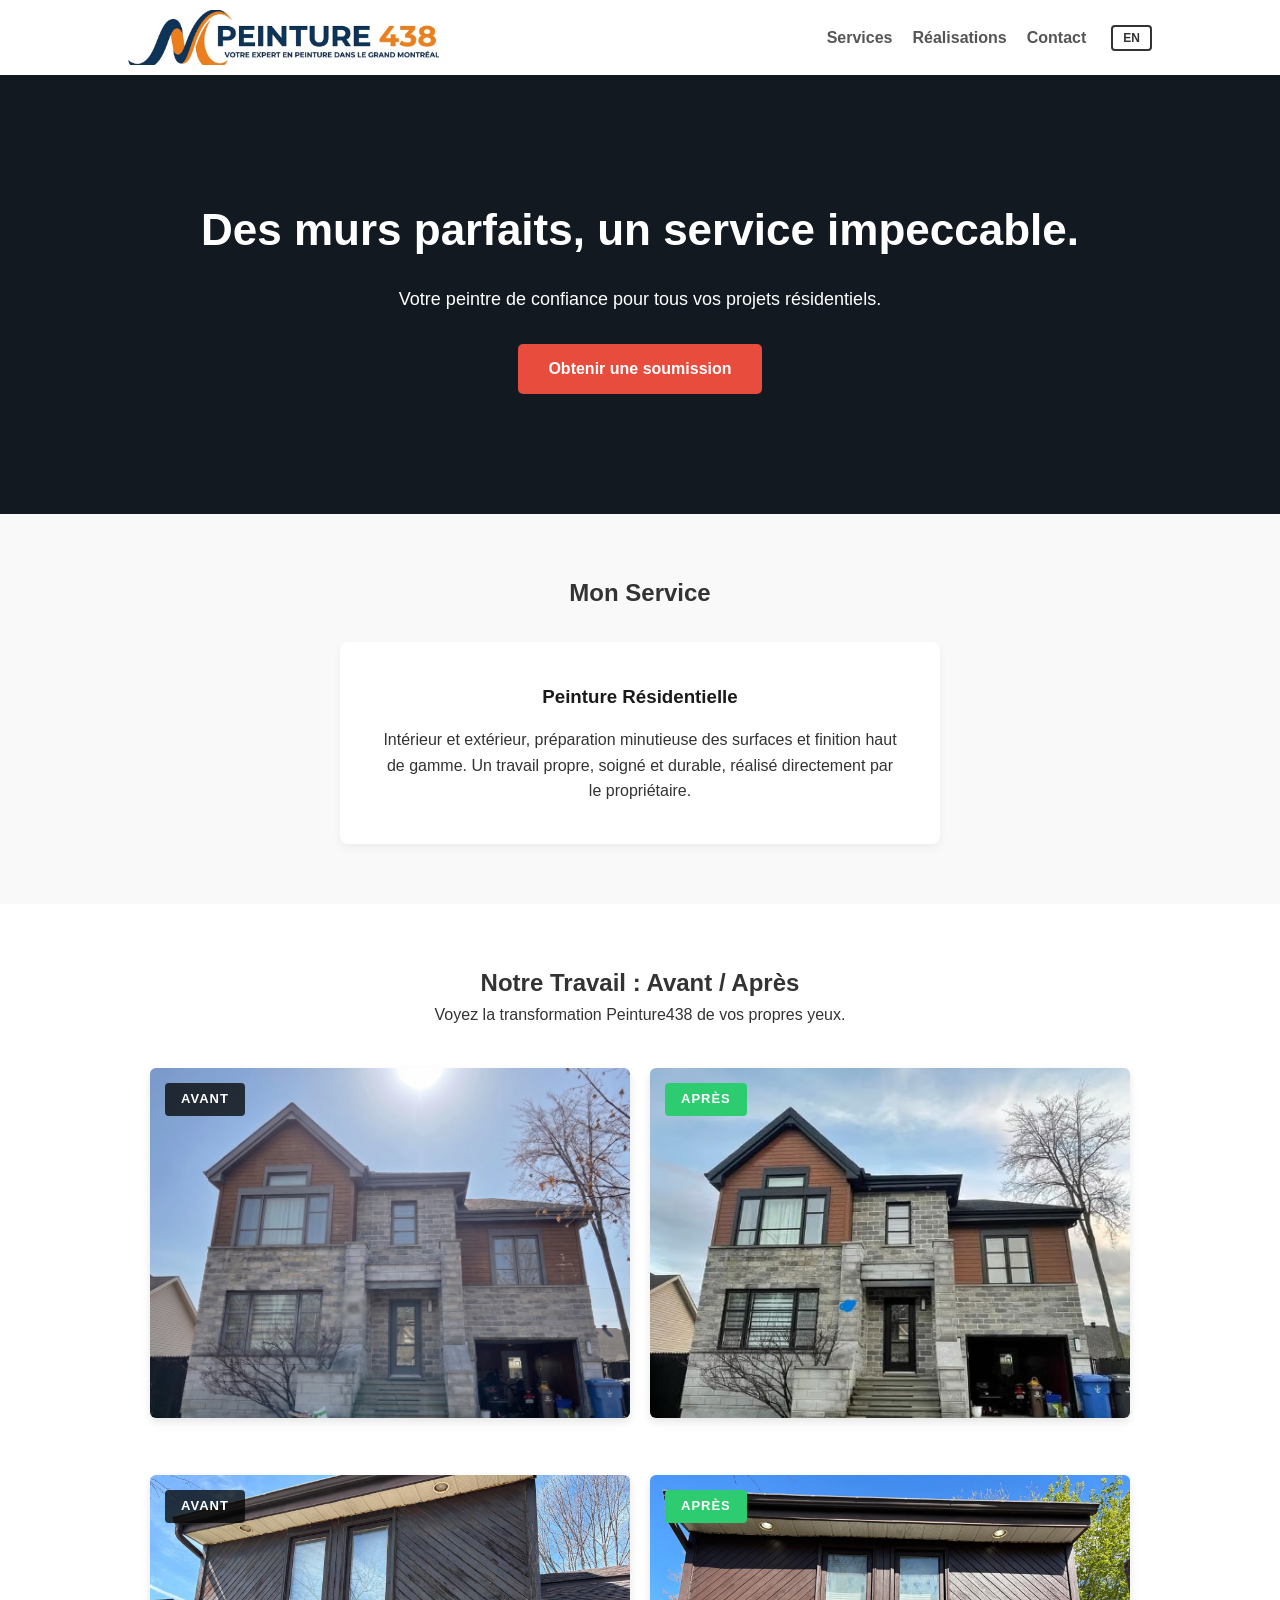
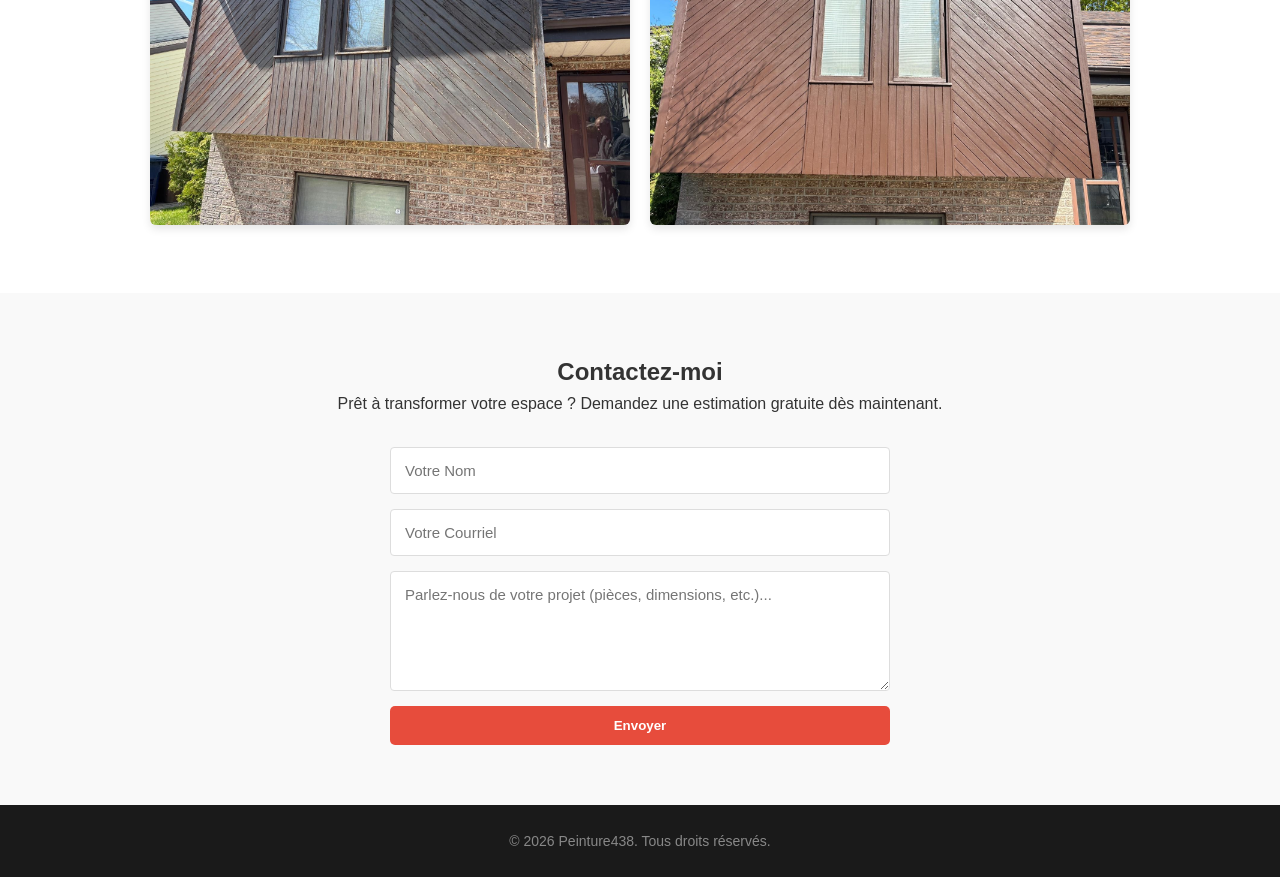
==== index.html @ 76525bec "Add files via upload" ====
<!DOCTYPE html>
<html lang="fr">
<head>
    <meta charset="UTF-8">
    <meta name="viewport" content="width=device-width, initial-scale=1.0">
    <title>Peinture438 | Services de Peinture Professionnels</title>
    <link rel="stylesheet" href="style.css">
</head>
<body>

    <header>
        <div class="logo-container">
            <img src="images/logo.png" alt="Peinture438 Logo" class="site-logo">
        </div>
        <nav>
            <a href="#services" id="nav-services">Services</a>
            <a href="#portfolio" id="nav-portfolio">Réalisations</a>
            <a href="#contact" id="nav-contact">Contact</a>
            <button id="lang-btn" class="lang-toggle">EN</button>
        </nav>
    </header>

    <section class="hero">
        <h1 id="hero-title">Des murs parfaits, un service impeccable.</h1>
        <p id="hero-desc">Votre peintre de confiance pour tous vos projets résidentiels.</p>
        <a href="#contact" class="btn" id="hero-btn">Obtenir une soumission</a>
    </section>

    <section id="services" class="services">
        <h2 id="services-title">Mon Service</h2>
        <div class="service-grid">
            <div class="service-card">
                <h3 id="service-card-title">Peinture Résidentielle</h3>
                <p id="service-card-desc">Intérieur et extérieur, préparation minutieuse des surfaces et finition haut de gamme. Un travail propre, soigné et durable, réalisé directement par le propriétaire.</p>
            </div>
        </div>
    </section>

    <section id="portfolio" class="portfolio">
        <h2 id="portfolio-title">Notre Travail : Avant / Après</h2>
        <p id="portfolio-desc">Voyez la transformation Peinture438 de vos propres yeux.</p>
        
        <div class="gallery-container">
            <div class="project-card">
                <div class="image-box">
                    <img src="images/avant1.jpg" alt="Projet 1 - Avant">
                    <span class="label label-before">Avant</span>
                </div>
                <div class="image-box">
                    <img src="images/apres1.jpg" alt="Projet 1 - Après">
                    <span class="label label-after">Après</span>
                </div>
            </div>
            
            <div class="project-card">
                <div class="image-box">
                    <img src="images/avant2.jpg" alt="Projet 2 - Avant">
                    <span class="label label-before">Avant</span>
                </div>
                <div class="image-box">
                    <img src="images/apres2.jpg" alt="Projet 2 - Après">
                    <span class="label label-after">Après</span>
                </div>
            </div>
        </div>
    </section>

    <section id="contact" class="contact">
        <h2 id="contact-title">Contactez-moi</h2>
        <p id="contact-desc">Prêt à transformer votre espace ? Demandez une estimation gratuite dès maintenant.</p>
        <form>
            <input type="text" placeholder="Votre Nom" id="form-name" required>
            <input type="email" placeholder="Votre Courriel" id="form-email" required>
            <textarea placeholder="Parlez-nous de votre projet (pièces, dimensions, etc.)..." id="form-msg" required></textarea>
            <button type="submit" class="btn" id="form-btn">Envoyer</button>
        </form>
    </section>

    <footer>
        <p>&copy; 2026 Peinture438. <span id="footer-text">Tous droits réservés.</span></p>
    </footer>

    <script src="script.js"></script>
</body>
</html>
---- style.css ----
/* Réinitialisation et Styles de Base */
* {
    margin: 0;
    padding: 0;
    box-sizing: border-box;
    font-family: 'Arial', sans-serif;
}

body {
    background-color: #f9f9f9;
    color: #333;
    line-height: 1.6;
}

/* En-tête / Barre de navigation */
header {
    background: #ffffff;
    display: flex;
    justify-content: space-between;
    align-items: center;
    padding: 10px 10%;
    box-shadow: 0 2px 5px rgba(0,0,0,0.05);
    position: sticky;
    top: 0;
    z-index: 100;
}

.logo-container {
    display: flex;
    align-items: center;
}

.site-logo {
    height: 55px;
    width: auto;
    object-fit: contain;
}

nav {
    display: flex;
    align-items: center;
}

nav a {
    margin-left: 20px;
    text-decoration: none;
    color: #555;
    font-weight: 600;
    transition: color 0.3s;
}

nav a:hover {
    color: #e74c3c;
}

/* Style du bouton de Langue */
.lang-toggle {
    margin-left: 25px;
    background: transparent;
    border: 2px solid #333;
    color: #333;
    padding: 4px 10px;
    font-size: 12px;
    font-weight: bold;
    border-radius: 4px;
    cursor: pointer;
    transition: all 0.3s ease;
}

.lang-toggle:hover {
    background: #333;
    color: #fff;
}

/* Section Accueil (Hero) */
.hero {
    background: linear-gradient(rgba(0, 0, 0, 0.6), rgba(0, 0, 0, 0.6)), url('images/hero-bg.jpg') no-repeat center center/cover;
    background-color: #2c3e50; 
    color: white;
    text-align: center;
    padding: 120px 20px;
}

.hero h1 {
    font-size: 44px;
    margin-bottom: 20px;
}

.hero p {
    font-size: 18px;
    margin-bottom: 30px;
}

/* Boutons */
.btn {
    display: inline-block;
    background: #e74c3c;
    color: white;
    padding: 12px 30px;
    text-decoration: none;
    border-radius: 5px;
    font-weight: bold;
    border: none;
    cursor: pointer;
    transition: background 0.3s;
}

.btn:hover {
    background: #c0392b;
}

/* Section Services */
.services {
    padding: 60px 10%;
    text-align: center;
}

.service-grid {
    display: flex;
    justify-content: center;
    margin-top: 30px;
}

.service-card {
    background: white;
    padding: 40px;
    border-radius: 8px;
    box-shadow: 0 4px 10px rgba(0,0,0,0.05);
    max-width: 600px;
    width: 100%;
}

.service-card h3 {
    margin-bottom: 15px;
    color: #1a1a1a;
}

/* Section Portfolio (Avant / Après) */
.portfolio {
    background-color: #ffffff;
    padding: 60px 10%;
    text-align: center;
}

.gallery-container {
    display: flex;
    flex-direction: column;
    gap: 50px;
    margin-top: 40px;
}

.project-card {
    display: flex;
    justify-content: center;
    gap: 20px;
    flex-wrap: wrap; 
}

.image-box {
    position: relative;
    flex: 1;
    min-width: 280px;
    max-width: 480px;
}

.image-box img {
    width: 100%;
    height: 350px;
    object-fit: cover; 
    border-radius: 6px;
    box-shadow: 0 4px 8px rgba(0,0,0,0.1);
}

/* Étiquettes Avant / Après */
.label {
    position: absolute;
    top: 15px;
    left: 15px;
    background: rgba(0, 0, 0, 0.75);
    color: white;
    padding: 6px 16px;
    font-size: 13px;
    font-weight: bold;
    border-radius: 4px;
    text-transform: uppercase;
    letter-spacing: 1px;
}

.label-after {
    background: #2ecc71; /* Vert pour Après */
}

/* Section Contact */
.contact {
    padding: 60px 10%;
    text-align: center;
}

form {
    max-width: 500px;
    margin: 30px auto 0 auto;
    display: flex;
    flex-direction: column;
    gap: 15px;
}

form input, form textarea {
    width: 100%;
    padding: 14px;
    border: 1px solid #ddd;
    border-radius: 4px;
    font-size: 15px;
}

form textarea {
    height: 120px;
    resize: vertical;
}

/* Pied de page */
footer {
    background: #1a1a1a;
    color: #888;
    text-align: center;
    padding: 25px;
    font-size: 14px;
}
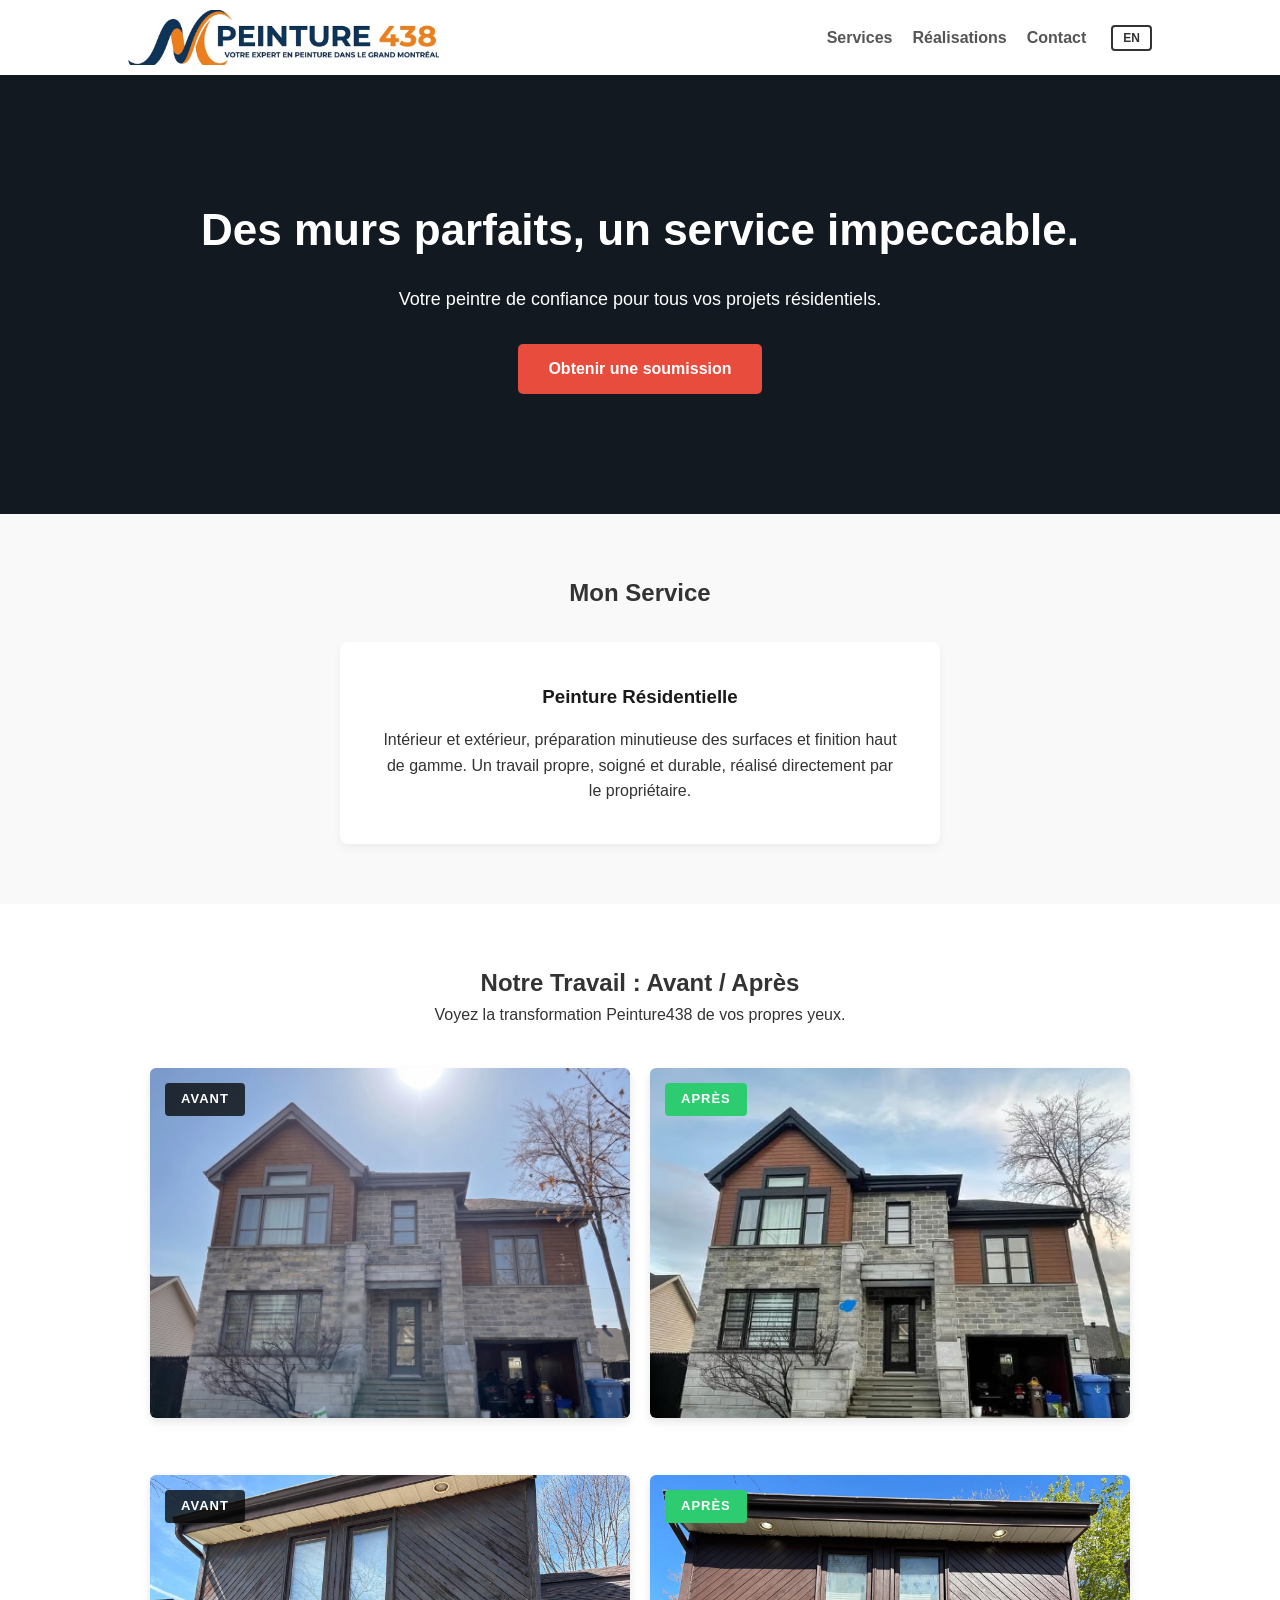
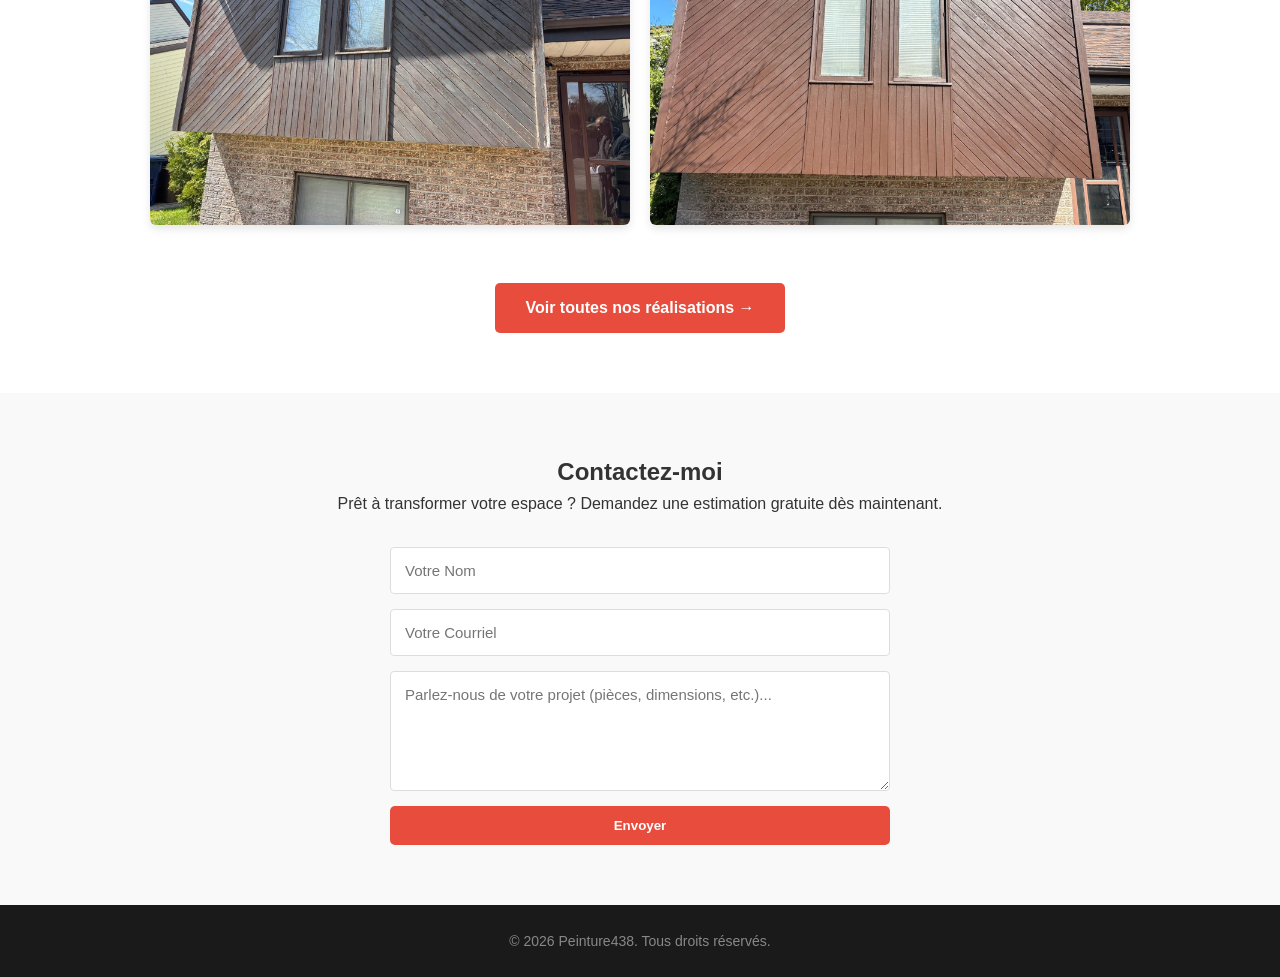
==== commit 23ecee7f: "ajouter une nouvelle page" ====
--- a/index.html
+++ b/index.html
@@ -12,10 +12,15 @@
         <div class="logo-container">
             <img src="images/logo.png" alt="Peinture438 Logo" class="site-logo">
         </div>
-        <nav>
-            <a href="#services" id="nav-services">Services</a>
-            <a href="#portfolio" id="nav-portfolio">Réalisations</a>
-            <a href="#contact" id="nav-contact">Contact</a>
+        <button class="hamburger" id="hamburger-btn" aria-label="Menu">
+            <span></span>
+            <span></span>
+            <span></span>
+        </button>
+        <nav id="main-nav">
+            <a href="#services" id="nav-services" class="nav-link">Services</a>
+            <a href="#portfolio" id="nav-portfolio" class="nav-link">Réalisations</a>
+            <a href="#contact" id="nav-contact" class="nav-link">Contact</a>
             <button id="lang-btn" class="lang-toggle">EN</button>
         </nav>
     </header>
@@ -51,7 +56,6 @@
                     <span class="label label-after">Après</span>
                 </div>
             </div>
-            
             <div class="project-card">
                 <div class="image-box">
                     <img src="images/avant2.jpg" alt="Projet 2 - Avant">
@@ -63,16 +67,29 @@
                 </div>
             </div>
         </div>
+
+        <!-- Bouton vers la page portfolio complète -->
+        <div class="portfolio-btn-container">
+            <a href="portfolio.html" class="btn" id="portfolio-btn">Voir toutes nos réalisations →</a>
+        </div>
     </section>
 
     <section id="contact" class="contact">
         <h2 id="contact-title">Contactez-moi</h2>
         <p id="contact-desc">Prêt à transformer votre espace ? Demandez une estimation gratuite dès maintenant.</p>
-        <form>
-            <input type="text" placeholder="Votre Nom" id="form-name" required>
-            <input type="email" placeholder="Votre Courriel" id="form-email" required>
-            <textarea placeholder="Parlez-nous de votre projet (pièces, dimensions, etc.)..." id="form-msg" required></textarea>
+        
+        <form id="contact-form">
+            <input type="hidden" name="access_key" value="e5fa0726-6a94-49e9-a253-270ec5126f7e">
+            <input type="hidden" name="subject" id="form-subject" value="Nouvelle soumission - Peinture438">
+            <input type="hidden" name="redirect" value="false">
+
+            <input type="text" name="name" placeholder="Votre Nom" id="form-name" required>
+            <input type="email" name="email" placeholder="Votre Courriel" id="form-email" required>
+            <textarea name="message" placeholder="Parlez-nous de votre projet (pièces, dimensions, etc.)..." id="form-msg" required></textarea>
             <button type="submit" class="btn" id="form-btn">Envoyer</button>
+
+            <p id="form-success" style="display:none; color: #2ecc71; font-weight: bold; margin-top: 10px;"></p>
+            <p id="form-error" style="display:none; color: #e74c3c; font-weight: bold; margin-top: 10px;"></p>
         </form>
     </section>
 
--- a/style.css
+++ b/style.css
@@ -72,10 +72,91 @@
     color: #fff;
 }
 
+/* ── Hamburger Button ─────────────────────────────── */
+.hamburger {
+    display: none;
+    flex-direction: column;
+    justify-content: space-between;
+    width: 28px;
+    height: 20px;
+    background: transparent;
+    border: none;
+    cursor: pointer;
+    padding: 0;
+    z-index: 200;
+}
+
+.hamburger span {
+    display: block;
+    width: 100%;
+    height: 3px;
+    background: #333;
+    border-radius: 3px;
+    transition: all 0.3s ease;
+}
+
+/* Animate to X when open */
+.hamburger.open span:nth-child(1) {
+    transform: translateY(8.5px) rotate(45deg);
+}
+.hamburger.open span:nth-child(2) {
+    opacity: 0;
+}
+.hamburger.open span:nth-child(3) {
+    transform: translateY(-8.5px) rotate(-45deg);
+}
+
+/* ── Mobile Nav ───────────────────────────────────── */
+@media (max-width: 768px) {
+    header {
+        padding: 10px 5%;
+    }
+
+    .hamburger {
+        display: flex;
+    }
+
+    nav {
+        display: none;
+        flex-direction: column;
+        align-items: flex-start;
+        gap: 0;
+        position: absolute;
+        top: 75px;
+        left: 0;
+        width: 100%;
+        background: #ffffff;
+        box-shadow: 0 4px 10px rgba(0,0,0,0.1);
+        padding: 10px 0;
+        z-index: 150;
+    }
+
+    nav.open {
+        display: flex;
+    }
+
+    nav a {
+        margin: 0;
+        width: 100%;
+        padding: 14px 5%;
+        border-bottom: 1px solid #f0f0f0;
+        font-size: 16px;
+    }
+
+    nav a:last-of-type {
+        border-bottom: none;
+    }
+
+    .lang-toggle {
+        margin: 12px 5%;
+        width: auto;
+    }
+}
+
 /* Section Accueil (Hero) */
 .hero {
     background: linear-gradient(rgba(0, 0, 0, 0.6), rgba(0, 0, 0, 0.6)), url('images/hero-bg.jpg') no-repeat center center/cover;
-    background-color: #2c3e50; 
+    background-color: #2c3e50;
     color: white;
     text-align: center;
     padding: 120px 20px;
@@ -89,6 +170,15 @@
 .hero p {
     font-size: 18px;
     margin-bottom: 30px;
+}
+
+@media (max-width: 768px) {
+    .hero h1 {
+        font-size: 28px;
+    }
+    .hero p {
+        font-size: 16px;
+    }
 }
 
 /* Boutons */
@@ -153,7 +243,7 @@
     display: flex;
     justify-content: center;
     gap: 20px;
-    flex-wrap: wrap; 
+    flex-wrap: wrap;
 }
 
 .image-box {
@@ -166,7 +256,7 @@
 .image-box img {
     width: 100%;
     height: 350px;
-    object-fit: cover; 
+    object-fit: cover;
     border-radius: 6px;
     box-shadow: 0 4px 8px rgba(0,0,0,0.1);
 }
@@ -187,7 +277,12 @@
 }
 
 .label-after {
-    background: #2ecc71; /* Vert pour Après */
+    background: #2ecc71;
+}
+
+/* Bouton "Voir toutes les réalisations" */
+.portfolio-btn-container {
+    margin-top: 50px;
 }
 
 /* Section Contact */
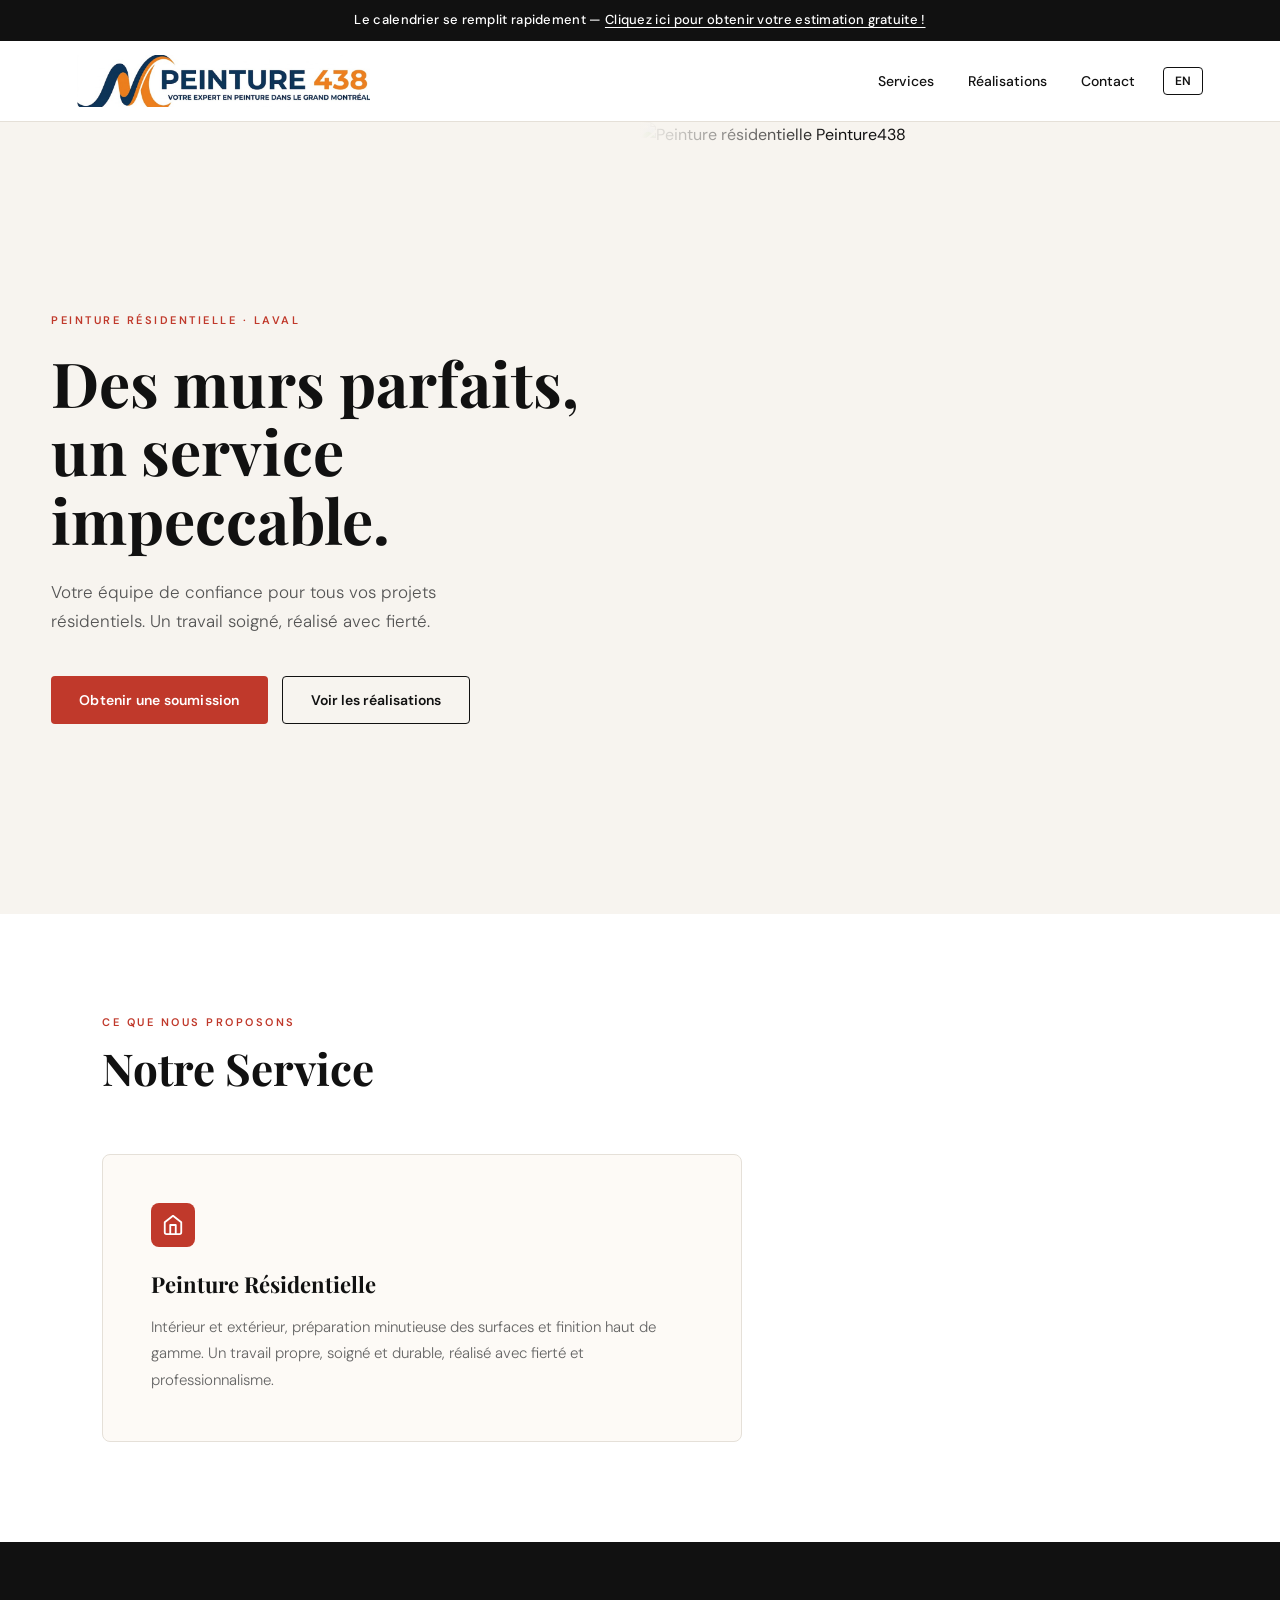
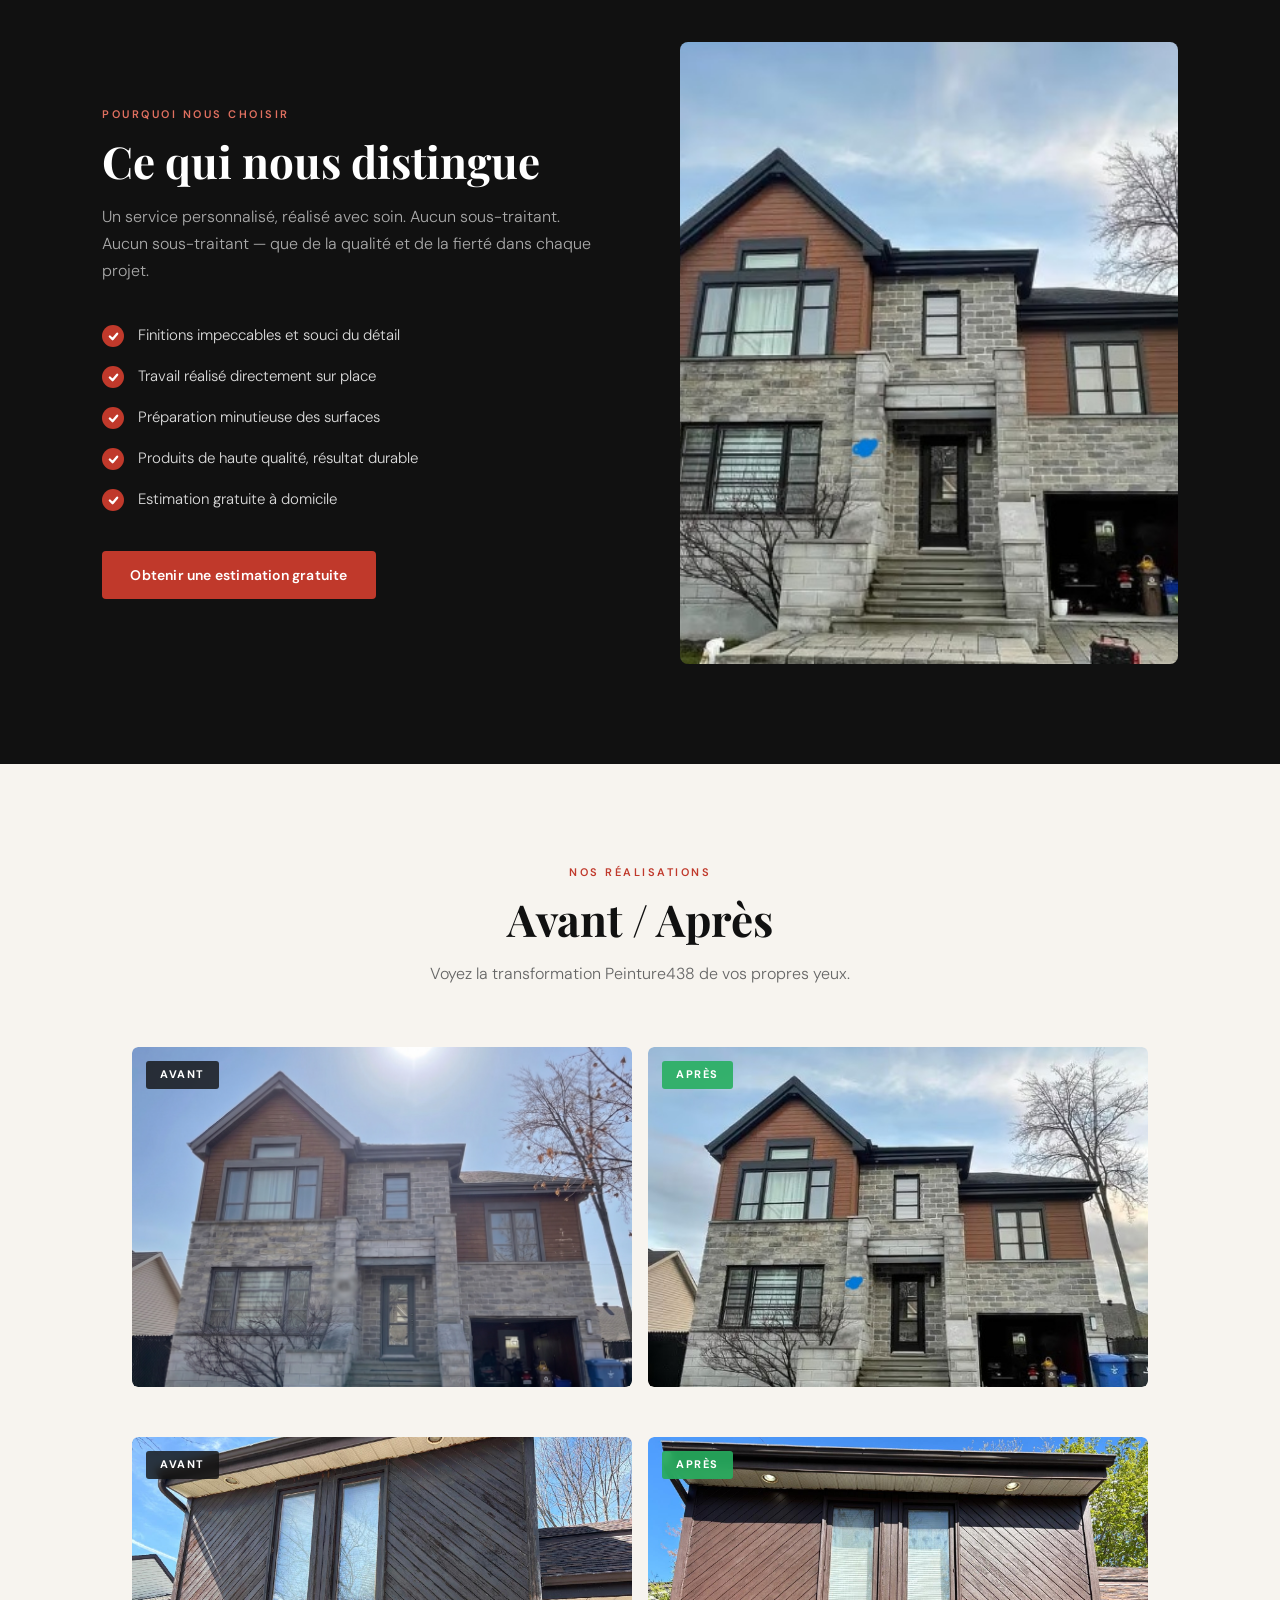
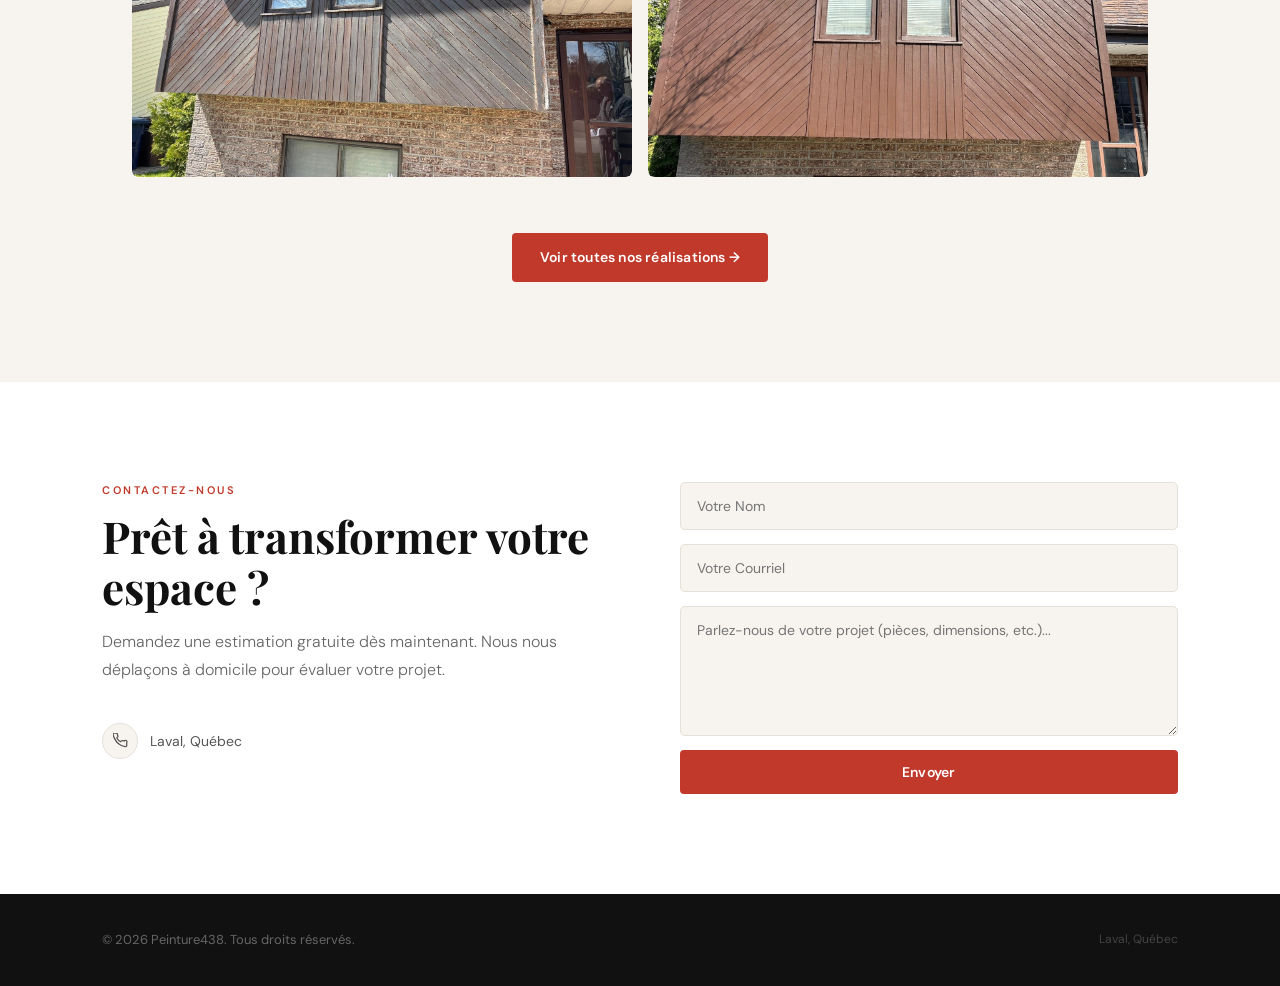
==== commit bc62b838: "update de tous" ====
--- a/index.html
+++ b/index.html
@@ -8,14 +8,18 @@
 </head>
 <body>
 
+    <!-- Announcement Bar (like Duoco) -->
+    <div class="announcement-bar" id="announcement-bar">
+        <span id="announce-text">Le calendrier se remplit rapidement —</span>
+        <a href="#contact" id="announce-link"> Cliquez ici pour obtenir votre estimation gratuite !</a>
+    </div>
+
     <header>
         <div class="logo-container">
             <img src="images/logo.png" alt="Peinture438 Logo" class="site-logo">
         </div>
         <button class="hamburger" id="hamburger-btn" aria-label="Menu">
-            <span></span>
-            <span></span>
-            <span></span>
+            <span></span><span></span><span></span>
         </button>
         <nav id="main-nav">
             <a href="#services" id="nav-services" class="nav-link">Services</a>
@@ -25,59 +29,140 @@
         </nav>
     </header>
 
+    <!-- Hero: text left, image right (Duoco style) -->
     <section class="hero">
-        <h1 id="hero-title">Des murs parfaits, un service impeccable.</h1>
-        <p id="hero-desc">Votre peintre de confiance pour tous vos projets résidentiels.</p>
-        <a href="#contact" class="btn" id="hero-btn">Obtenir une soumission</a>
+        <div class="hero-content">
+            <span class="hero-eyebrow" id="hero-eyebrow">Peinture Résidentielle · Laval</span>
+            <h1 id="hero-title">Des murs parfaits, un service impeccable.</h1>
+            <p id="hero-desc">Votre équipe de confiance pour tous vos projets résidentiels. Un travail soigné, réalisé avec fierté.</p>
+            <div class="hero-actions">
+                <a href="#contact" class="btn" id="hero-btn">Obtenir une soumission</a>
+                <a href="#portfolio" class="btn-outline" id="hero-btn2">Voir les réalisations</a>
+            </div>
+        </div>
+        <div class="hero-image">
+            <img src="images/hero-bg.jpg" alt="Peinture résidentielle Peinture438">
+        </div>
     </section>
 
+    <!-- Services -->
     <section id="services" class="services">
-        <h2 id="services-title">Mon Service</h2>
+        <div class="services-header">
+            <span class="section-label" id="services-label">Ce que nous proposons</span>
+            <h2 class="section-title" id="services-title">Notre Service</h2>
+        </div>
         <div class="service-grid">
             <div class="service-card">
+                <div class="service-card-icon">
+                    <svg width="22" height="22" viewBox="0 0 24 24" fill="none" stroke="white" stroke-width="2" stroke-linecap="round" stroke-linejoin="round">
+                        <path d="M3 9l9-7 9 7v11a2 2 0 01-2 2H5a2 2 0 01-2-2z"/><polyline points="9 22 9 12 15 12 15 22"/>
+                    </svg>
+                </div>
                 <h3 id="service-card-title">Peinture Résidentielle</h3>
-                <p id="service-card-desc">Intérieur et extérieur, préparation minutieuse des surfaces et finition haut de gamme. Un travail propre, soigné et durable, réalisé directement par le propriétaire.</p>
+                <p id="service-card-desc">Intérieur et extérieur, préparation minutieuse des surfaces et finition haut de gamme. Un travail propre, soigné et durable, réalisé avec fierté et professionnalisme.</p>
             </div>
         </div>
     </section>
 
+    <!-- Why Us (dark section like Duoco) -->
+    <section class="why-us">
+        <div class="why-content">
+            <span class="section-label" id="why-label">Pourquoi nous choisir</span>
+            <h2 class="section-title" id="why-title">Ce qui nous distingue</h2>
+            <p class="section-desc" id="why-desc">Un service personnalisé, réalisé avec soin. Aucun sous-traitant. Aucun sous-traitant — que de la qualité et de la fierté dans chaque projet.</p>
+            <ul class="why-list" id="why-list">
+                <li>
+                    <span class="why-check">
+                        <svg width="11" height="11" viewBox="0 0 12 12" fill="none" stroke="white" stroke-width="2.5" stroke-linecap="round" stroke-linejoin="round"><polyline points="2 6 5 9 10 3"/></svg>
+                    </span>
+                    <span id="why-1">Finitions impeccables et souci du détail</span>
+                </li>
+                <li>
+                    <span class="why-check">
+                        <svg width="11" height="11" viewBox="0 0 12 12" fill="none" stroke="white" stroke-width="2.5" stroke-linecap="round" stroke-linejoin="round"><polyline points="2 6 5 9 10 3"/></svg>
+                    </span>
+                    <span id="why-2">Travail réalisé directement sur place</span>
+                </li>
+                <li>
+                    <span class="why-check">
+                        <svg width="11" height="11" viewBox="0 0 12 12" fill="none" stroke="white" stroke-width="2.5" stroke-linecap="round" stroke-linejoin="round"><polyline points="2 6 5 9 10 3"/></svg>
+                    </span>
+                    <span id="why-3">Préparation minutieuse des surfaces</span>
+                </li>
+                <li>
+                    <span class="why-check">
+                        <svg width="11" height="11" viewBox="0 0 12 12" fill="none" stroke="white" stroke-width="2.5" stroke-linecap="round" stroke-linejoin="round"><polyline points="2 6 5 9 10 3"/></svg>
+                    </span>
+                    <span id="why-4">Produits de haute qualité, résultat durable</span>
+                </li>
+                <li>
+                    <span class="why-check">
+                        <svg width="11" height="11" viewBox="0 0 12 12" fill="none" stroke="white" stroke-width="2.5" stroke-linecap="round" stroke-linejoin="round"><polyline points="2 6 5 9 10 3"/></svg>
+                    </span>
+                    <span id="why-5">Estimation gratuite à domicile</span>
+                </li>
+            </ul>
+            <div class="why-cta">
+                <a href="#contact" class="btn" id="why-btn">Obtenir une estimation gratuite</a>
+            </div>
+        </div>
+        <div class="why-image">
+            <img src="images/apres1.jpg" alt="Travail de peinture Peinture438">
+        </div>
+    </section>
+
+    <!-- Portfolio -->
     <section id="portfolio" class="portfolio">
-        <h2 id="portfolio-title">Notre Travail : Avant / Après</h2>
-        <p id="portfolio-desc">Voyez la transformation Peinture438 de vos propres yeux.</p>
-        
+        <div class="portfolio-header">
+            <span class="section-label" id="portfolio-label">Nos réalisations</span>
+            <h2 class="section-title" id="portfolio-title">Avant / Après</h2>
+            <p class="section-desc" id="portfolio-desc">Voyez la transformation Peinture438 de vos propres yeux.</p>
+        </div>
+
         <div class="gallery-container">
             <div class="project-card">
                 <div class="image-box">
                     <img src="images/avant1.jpg" alt="Projet 1 - Avant">
-                    <span class="label label-before">Avant</span>
+                    <span class="label label-before" data-label="before">Avant</span>
                 </div>
                 <div class="image-box">
                     <img src="images/apres1.jpg" alt="Projet 1 - Après">
-                    <span class="label label-after">Après</span>
+                    <span class="label label-after" data-label="after">Après</span>
                 </div>
             </div>
             <div class="project-card">
                 <div class="image-box">
                     <img src="images/avant2.jpg" alt="Projet 2 - Avant">
-                    <span class="label label-before">Avant</span>
+                    <span class="label label-before" data-label="before">Avant</span>
                 </div>
                 <div class="image-box">
                     <img src="images/apres2.jpg" alt="Projet 2 - Après">
-                    <span class="label label-after">Après</span>
+                    <span class="label label-after" data-label="after">Après</span>
                 </div>
             </div>
         </div>
 
-        <!-- Bouton vers la page portfolio complète -->
         <div class="portfolio-btn-container">
             <a href="portfolio.html" class="btn" id="portfolio-btn">Voir toutes nos réalisations →</a>
         </div>
     </section>
 
+    <!-- Contact -->
     <section id="contact" class="contact">
-        <h2 id="contact-title">Contactez-moi</h2>
-        <p id="contact-desc">Prêt à transformer votre espace ? Demandez une estimation gratuite dès maintenant.</p>
-        
+        <div class="contact-info">
+            <span class="section-label" id="contact-label">Contactez-nous</span>
+            <h2 class="section-title" id="contact-title">Prêt à transformer votre espace ?</h2>
+            <p class="section-desc" id="contact-desc">Demandez une estimation gratuite dès maintenant. Nous nous déplaçons à domicile pour évaluer votre projet.</p>
+            <div class="contact-details">
+                <div class="contact-detail">
+                    <div class="contact-detail-icon">
+                        <svg width="15" height="15" viewBox="0 0 24 24" fill="none" stroke="#555" stroke-width="2" stroke-linecap="round" stroke-linejoin="round"><path d="M22 16.92v3a2 2 0 01-2.18 2 19.79 19.79 0 01-8.63-3.07A19.5 19.5 0 013.07 9.8a19.79 19.79 0 01-3.07-8.67A2 2 0 012 0h3a2 2 0 012 1.72c.127.96.361 1.903.7 2.81a2 2 0 01-.45 2.11L6.09 7.91a16 16 0 006 6l1.27-1.27a2 2 0 012.11-.45c.907.339 1.85.573 2.81.7A2 2 0 0122 14.92v2z"/></svg>
+                    </div>
+                    <span id="contact-phone">Laval, Québec</span>
+                </div>
+            </div>
+        </div>
+
         <form id="contact-form">
             <input type="hidden" name="access_key" value="e5fa0726-6a94-49e9-a253-270ec5126f7e">
             <input type="hidden" name="subject" id="form-subject" value="Nouvelle soumission - Peinture438">
@@ -88,13 +173,14 @@
             <textarea name="message" placeholder="Parlez-nous de votre projet (pièces, dimensions, etc.)..." id="form-msg" required></textarea>
             <button type="submit" class="btn" id="form-btn">Envoyer</button>
 
-            <p id="form-success" style="display:none; color: #2ecc71; font-weight: bold; margin-top: 10px;"></p>
-            <p id="form-error" style="display:none; color: #e74c3c; font-weight: bold; margin-top: 10px;"></p>
+            <p id="form-success" style="display:none; color:#27ae60; font-weight:600; margin-top:8px; font-size:14px;"></p>
+            <p id="form-error"   style="display:none; color:var(--red); font-weight:600; margin-top:8px; font-size:14px;"></p>
         </form>
     </section>
 
     <footer>
         <p>&copy; 2026 Peinture438. <span id="footer-text">Tous droits réservés.</span></p>
+        <p style="font-size:12px; color:#444;">Laval, Québec</p>
     </footer>
 
     <script src="script.js"></script>
--- a/style.css
+++ b/style.css
@@ -1,236 +1,376 @@
-/* Réinitialisation et Styles de Base */
-* {
-    margin: 0;
-    padding: 0;
-    box-sizing: border-box;
-    font-family: 'Arial', sans-serif;
-}
+/* ═══════════════════════════════════════════════════════
+   PEINTURE438 — Design inspiré de Duoco
+   Palette: blanc cassé, noir profond, rouge accent
+   Typo: Playfair Display (titres) + DM Sans (corps)
+═══════════════════════════════════════════════════════ */
+
+@import url('https://fonts.googleapis.com/css2?family=Playfair+Display:wght@700;900&family=DM+Sans:wght@300;400;500;600&display=swap');
+
+:root {
+    --black:   #111111;
+    --offwhite:#F7F4EF;
+    --white:   #ffffff;
+    --red:     #C0392B;
+    --red-dark:#9B2335;
+    --grey:    #888888;
+    --border:  #E5E0D8;
+    --card-bg: #FDFAF6;
+}
+
+* { margin:0; padding:0; box-sizing:border-box; }
+
+html { scroll-behavior: smooth; }
 
 body {
-    background-color: #f9f9f9;
-    color: #333;
+    background: var(--offwhite);
+    color: var(--black);
+    font-family: 'DM Sans', sans-serif;
     line-height: 1.6;
 }
 
-/* En-tête / Barre de navigation */
+/* ── Announcement Bar ──────────────────────────────── */
+.announcement-bar {
+    background: var(--black);
+    color: var(--white);
+    text-align: center;
+    padding: 10px 20px;
+    font-size: 13px;
+    font-weight: 500;
+    letter-spacing: 0.3px;
+}
+
+.announcement-bar a {
+    color: var(--white);
+    text-decoration: underline;
+    text-underline-offset: 3px;
+}
+
+/* ── Header ─────────────────────────────────────────── */
 header {
-    background: #ffffff;
+    background: var(--white);
     display: flex;
     justify-content: space-between;
     align-items: center;
-    padding: 10px 10%;
-    box-shadow: 0 2px 5px rgba(0,0,0,0.05);
+    padding: 14px 6%;
+    border-bottom: 1px solid var(--border);
     position: sticky;
     top: 0;
     z-index: 100;
 }
 
-.logo-container {
-    display: flex;
-    align-items: center;
-}
-
-.site-logo {
-    height: 55px;
-    width: auto;
-    object-fit: contain;
-}
-
-nav {
-    display: flex;
-    align-items: center;
-}
+.logo-container { display:flex; align-items:center; }
+
+.site-logo { height: 52px; width:auto; object-fit:contain; }
+
+nav { display:flex; align-items:center; gap: 6px; }
 
 nav a {
-    margin-left: 20px;
     text-decoration: none;
-    color: #555;
+    color: var(--black);
+    font-size: 14px;
+    font-weight: 500;
+    padding: 6px 14px;
+    border-radius: 4px;
+    transition: background 0.2s, color 0.2s;
+}
+
+nav a:hover { background: var(--offwhite); }
+
+.lang-toggle {
+    background: transparent;
+    border: 1.5px solid var(--black);
+    color: var(--black);
+    padding: 5px 11px;
+    font-size: 12px;
     font-weight: 600;
-    transition: color 0.3s;
-}
-
-nav a:hover {
-    color: #e74c3c;
-}
-
-/* Style du bouton de Langue */
-.lang-toggle {
-    margin-left: 25px;
-    background: transparent;
-    border: 2px solid #333;
-    color: #333;
-    padding: 4px 10px;
-    font-size: 12px;
-    font-weight: bold;
     border-radius: 4px;
     cursor: pointer;
-    transition: all 0.3s ease;
-}
-
-.lang-toggle:hover {
-    background: #333;
-    color: #fff;
-}
-
-/* ── Hamburger Button ─────────────────────────────── */
+    transition: all 0.2s;
+    font-family: 'DM Sans', sans-serif;
+    margin-left: 8px;
+}
+.lang-toggle:hover { background: var(--black); color: var(--white); }
+
+/* ── Hamburger ──────────────────────────────────────── */
 .hamburger {
     display: none;
     flex-direction: column;
     justify-content: space-between;
-    width: 28px;
-    height: 20px;
+    width: 26px; height: 18px;
     background: transparent;
     border: none;
     cursor: pointer;
     padding: 0;
     z-index: 200;
 }
-
 .hamburger span {
+    display: block; width:100%; height:2.5px;
+    background: var(--black);
+    border-radius: 2px;
+    transition: all 0.3s;
+}
+.hamburger.open span:nth-child(1) { transform: translateY(7.75px) rotate(45deg); }
+.hamburger.open span:nth-child(2) { opacity: 0; }
+.hamburger.open span:nth-child(3) { transform: translateY(-7.75px) rotate(-45deg); }
+
+@media (max-width: 768px) {
+    header { padding: 14px 5%; }
+    .hamburger { display: flex; }
+    nav {
+        display: none; flex-direction: column; align-items: flex-start;
+        position: absolute; top: 81px; left:0; width:100%;
+        background: var(--white);
+        border-bottom: 1px solid var(--border);
+        padding: 10px 0;
+        z-index: 150; gap:0;
+    }
+    nav.open { display: flex; }
+    nav a { width:100%; padding: 14px 6%; border-radius:0; font-size:15px; border-bottom:1px solid var(--border); }
+    .lang-toggle { margin: 12px 6%; }
+}
+
+/* ── Hero ───────────────────────────────────────────── */
+.hero {
+    position: relative;
+    display: grid;
+    grid-template-columns: 1fr 1fr;
+    min-height: 88vh;
+    overflow: hidden;
+}
+
+.hero-content {
+    display: flex;
+    flex-direction: column;
+    justify-content: center;
+    padding: 80px 6% 80px 8%;
+    z-index: 2;
+}
+
+.hero-eyebrow {
+    font-size: 11px;
+    font-weight: 600;
+    letter-spacing: 2.5px;
+    text-transform: uppercase;
+    color: var(--red);
+    margin-bottom: 20px;
+}
+
+.hero h1 {
+    font-family: 'Playfair Display', serif;
+    font-size: clamp(36px, 5vw, 62px);
+    line-height: 1.1;
+    color: var(--black);
+    margin-bottom: 24px;
+}
+
+.hero p {
+    font-size: 17px;
+    color: #555;
+    font-weight: 300;
+    max-width: 420px;
+    margin-bottom: 40px;
+    line-height: 1.7;
+}
+
+.hero-actions { display:flex; gap:14px; flex-wrap:wrap; }
+
+.hero-image {
+    position: relative;
+    overflow: hidden;
+}
+.hero-image img {
+    width: 100%; height: 100%;
+    object-fit: cover;
     display: block;
-    width: 100%;
-    height: 3px;
-    background: #333;
-    border-radius: 3px;
-    transition: all 0.3s ease;
-}
-
-/* Animate to X when open */
-.hamburger.open span:nth-child(1) {
-    transform: translateY(8.5px) rotate(45deg);
-}
-.hamburger.open span:nth-child(2) {
-    opacity: 0;
-}
-.hamburger.open span:nth-child(3) {
-    transform: translateY(-8.5px) rotate(-45deg);
-}
-
-/* ── Mobile Nav ───────────────────────────────────── */
-@media (max-width: 768px) {
-    header {
-        padding: 10px 5%;
-    }
-
-    .hamburger {
-        display: flex;
-    }
-
-    nav {
-        display: none;
-        flex-direction: column;
-        align-items: flex-start;
-        gap: 0;
-        position: absolute;
-        top: 75px;
-        left: 0;
-        width: 100%;
-        background: #ffffff;
-        box-shadow: 0 4px 10px rgba(0,0,0,0.1);
-        padding: 10px 0;
-        z-index: 150;
-    }
-
-    nav.open {
-        display: flex;
-    }
-
-    nav a {
-        margin: 0;
-        width: 100%;
-        padding: 14px 5%;
-        border-bottom: 1px solid #f0f0f0;
-        font-size: 16px;
-    }
-
-    nav a:last-of-type {
-        border-bottom: none;
-    }
-
-    .lang-toggle {
-        margin: 12px 5%;
-        width: auto;
-    }
-}
-
-/* Section Accueil (Hero) */
-.hero {
-    background: linear-gradient(rgba(0, 0, 0, 0.6), rgba(0, 0, 0, 0.6)), url('images/hero-bg.jpg') no-repeat center center/cover;
-    background-color: #2c3e50;
-    color: white;
-    text-align: center;
-    padding: 120px 20px;
-}
-
-.hero h1 {
-    font-size: 44px;
-    margin-bottom: 20px;
-}
-
-.hero p {
-    font-size: 18px;
-    margin-bottom: 30px;
-}
-
-@media (max-width: 768px) {
-    .hero h1 {
-        font-size: 28px;
-    }
-    .hero p {
-        font-size: 16px;
-    }
-}
-
-/* Boutons */
+}
+.hero-image::after {
+    content: '';
+    position: absolute; inset:0;
+    background: linear-gradient(to right, var(--offwhite) 0%, transparent 30%);
+}
+
+@media (max-width: 900px) {
+    .hero { grid-template-columns: 1fr; min-height: auto; }
+    .hero-content { padding: 70px 6%; text-align:center; align-items:center; }
+    .hero p { max-width: 100%; }
+    .hero-image { height: 300px; }
+    .hero-image::after { background: linear-gradient(to bottom, var(--offwhite) 0%, transparent 30%); }
+}
+
+/* ── Buttons ────────────────────────────────────────── */
 .btn {
     display: inline-block;
-    background: #e74c3c;
-    color: white;
-    padding: 12px 30px;
+    background: var(--red);
+    color: var(--white);
+    padding: 13px 28px;
     text-decoration: none;
-    border-radius: 5px;
-    font-weight: bold;
+    border-radius: 4px;
+    font-weight: 600;
+    font-size: 14px;
     border: none;
     cursor: pointer;
-    transition: background 0.3s;
-}
-
-.btn:hover {
-    background: #c0392b;
-}
-
-/* Section Services */
+    font-family: 'DM Sans', sans-serif;
+    transition: background 0.25s, transform 0.15s;
+    letter-spacing: 0.2px;
+}
+.btn:hover { background: var(--red-dark); transform: translateY(-1px); }
+
+.btn-outline {
+    display: inline-block;
+    background: transparent;
+    color: var(--black);
+    padding: 12px 28px;
+    text-decoration: none;
+    border-radius: 4px;
+    font-weight: 600;
+    font-size: 14px;
+    border: 1.5px solid var(--black);
+    cursor: pointer;
+    font-family: 'DM Sans', sans-serif;
+    transition: background 0.2s, color 0.2s;
+}
+.btn-outline:hover { background: var(--black); color: var(--white); }
+
+/* ── Section Titles ─────────────────────────────────── */
+.section-label {
+    font-size: 11px;
+    font-weight: 600;
+    letter-spacing: 2.5px;
+    text-transform: uppercase;
+    color: var(--red);
+    margin-bottom: 12px;
+    display: block;
+}
+
+.section-title {
+    font-family: 'Playfair Display', serif;
+    font-size: clamp(28px, 4vw, 44px);
+    line-height: 1.15;
+    color: var(--black);
+    margin-bottom: 16px;
+}
+
+.section-desc {
+    color: #666;
+    font-size: 16px;
+    font-weight: 300;
+    max-width: 540px;
+    line-height: 1.7;
+}
+
+/* ── Services ───────────────────────────────────────── */
 .services {
-    padding: 60px 10%;
+    padding: 100px 8%;
+    background: var(--white);
+}
+
+.services-header {
+    margin-bottom: 60px;
+}
+
+.service-grid {
+    display: grid;
+    grid-template-columns: 1fr;
+    gap: 0;
+}
+
+.service-card {
+    background: var(--card-bg);
+    border: 1px solid var(--border);
+    border-radius: 8px;
+    padding: 48px;
+    max-width: 640px;
+}
+
+.service-card-icon {
+    width: 44px; height: 44px;
+    background: var(--red);
+    border-radius: 8px;
+    display: flex; align-items:center; justify-content:center;
+    margin-bottom: 20px;
+}
+
+.service-card-icon svg { color: white; }
+
+.service-card h3 {
+    font-family: 'Playfair Display', serif;
+    font-size: 22px;
+    margin-bottom: 12px;
+    color: var(--black);
+}
+
+.service-card p {
+    color: #666;
+    font-size: 15px;
+    line-height: 1.75;
+    font-weight: 300;
+}
+
+/* ── Why Us (checklist) ─────────────────────────────── */
+.why-us {
+    padding: 100px 8%;
+    background: var(--black);
+    color: var(--white);
+    display: grid;
+    grid-template-columns: 1fr 1fr;
+    gap: 80px;
+    align-items: center;
+}
+
+.why-us .section-title { color: var(--white); }
+.why-us .section-label { color: #e07060; }
+.why-us .section-desc { color: #aaa; }
+
+.why-list {
+    list-style: none;
+    display: flex;
+    flex-direction: column;
+    gap: 18px;
+    margin-top: 40px;
+}
+
+.why-list li {
+    display: flex;
+    align-items: flex-start;
+    gap: 14px;
+    font-size: 15px;
+    color: #ddd;
+    font-weight: 300;
+    line-height: 1.5;
+}
+
+.why-check {
+    width: 22px; height: 22px; min-width:22px;
+    background: var(--red);
+    border-radius: 50%;
+    display: flex; align-items:center; justify-content:center;
+    margin-top: 1px;
+}
+
+.why-cta { margin-top: 40px; }
+
+.why-image {
+    border-radius: 8px;
+    overflow: hidden;
+    aspect-ratio: 4/5;
+    background: #222;
+}
+.why-image img { width:100%; height:100%; object-fit:cover; display:block; }
+
+@media (max-width: 900px) {
+    .why-us { grid-template-columns: 1fr; gap: 40px; }
+    .why-image { aspect-ratio: 16/9; }
+}
+
+/* ── Portfolio ───────────────────────────────────────── */
+.portfolio {
+    padding: 100px 8%;
+    background: var(--offwhite);
     text-align: center;
 }
 
-.service-grid {
-    display: flex;
-    justify-content: center;
-    margin-top: 30px;
-}
-
-.service-card {
-    background: white;
-    padding: 40px;
-    border-radius: 8px;
-    box-shadow: 0 4px 10px rgba(0,0,0,0.05);
-    max-width: 600px;
-    width: 100%;
-}
-
-.service-card h3 {
-    margin-bottom: 15px;
-    color: #1a1a1a;
-}
-
-/* Section Portfolio (Avant / Après) */
-.portfolio {
-    background-color: #ffffff;
-    padding: 60px 10%;
-    text-align: center;
-}
+.portfolio-header { margin-bottom: 60px; }
+.portfolio-header .section-desc { margin: 0 auto; }
 
 .gallery-container {
     display: flex;
@@ -242,7 +382,7 @@
 .project-card {
     display: flex;
     justify-content: center;
-    gap: 20px;
+    gap: 16px;
     flex-wrap: wrap;
 }
 
@@ -250,73 +390,117 @@
     position: relative;
     flex: 1;
     min-width: 280px;
-    max-width: 480px;
+    max-width: 500px;
 }
 
 .image-box img {
-    width: 100%;
-    height: 350px;
+    width: 100%; height: 340px;
     object-fit: cover;
     border-radius: 6px;
-    box-shadow: 0 4px 8px rgba(0,0,0,0.1);
-}
-
-/* Étiquettes Avant / Après */
+    display: block;
+    transition: transform 0.4s ease;
+}
+
+.image-box:hover img { transform: scale(1.02); }
+.image-box { overflow: hidden; border-radius: 6px; }
+
 .label {
     position: absolute;
-    top: 15px;
-    left: 15px;
-    background: rgba(0, 0, 0, 0.75);
+    top: 14px; left: 14px;
+    background: rgba(17,17,17,0.80);
     color: white;
-    padding: 6px 16px;
-    font-size: 13px;
-    font-weight: bold;
-    border-radius: 4px;
+    padding: 5px 14px;
+    font-size: 11px;
+    font-weight: 700;
+    border-radius: 3px;
     text-transform: uppercase;
-    letter-spacing: 1px;
-}
-
-.label-after {
-    background: #2ecc71;
-}
-
-/* Bouton "Voir toutes les réalisations" */
-.portfolio-btn-container {
-    margin-top: 50px;
-}
-
-/* Section Contact */
+    letter-spacing: 1.5px;
+    backdrop-filter: blur(4px);
+}
+
+.label-after { background: rgba(39, 174, 96, 0.90); }
+
+.portfolio-btn-container { margin-top: 56px; }
+
+/* ── Contact ────────────────────────────────────────── */
 .contact {
-    padding: 60px 10%;
-    text-align: center;
+    padding: 100px 8%;
+    background: var(--white);
+    display: grid;
+    grid-template-columns: 1fr 1fr;
+    gap: 80px;
+    align-items: start;
+}
+
+.contact-info { }
+.contact-info .section-desc { margin-top: 16px; }
+
+.contact-details {
+    margin-top: 40px;
+    display: flex;
+    flex-direction: column;
+    gap: 16px;
+}
+
+.contact-detail {
+    display: flex;
+    align-items: center;
+    gap: 12px;
+    font-size: 14px;
+    color: #555;
+}
+
+.contact-detail-icon {
+    width: 36px; height: 36px; min-width:36px;
+    background: var(--offwhite);
+    border: 1px solid var(--border);
+    border-radius: 50%;
+    display: flex; align-items:center; justify-content:center;
 }
 
 form {
-    max-width: 500px;
-    margin: 30px auto 0 auto;
     display: flex;
     flex-direction: column;
-    gap: 15px;
+    gap: 14px;
 }
 
 form input, form textarea {
     width: 100%;
-    padding: 14px;
-    border: 1px solid #ddd;
-    border-radius: 4px;
-    font-size: 15px;
-}
-
-form textarea {
-    height: 120px;
-    resize: vertical;
-}
-
-/* Pied de page */
+    padding: 14px 16px;
+    border: 1px solid var(--border);
+    border-radius: 5px;
+    font-size: 14px;
+    font-family: 'DM Sans', sans-serif;
+    background: var(--offwhite);
+    color: var(--black);
+    transition: border-color 0.2s;
+    outline: none;
+}
+
+form input:focus, form textarea:focus { border-color: var(--black); }
+
+form textarea { height: 130px; resize: vertical; }
+
+@media (max-width: 900px) {
+    .contact { grid-template-columns:1fr; gap:50px; }
+}
+
+/* ── Footer ─────────────────────────────────────────── */
 footer {
-    background: #1a1a1a;
-    color: #888;
-    text-align: center;
-    padding: 25px;
-    font-size: 14px;
+    background: var(--black);
+    color: #666;
+    padding: 36px 8%;
+    display: flex;
+    justify-content: space-between;
+    align-items: center;
+    font-size: 13px;
+    flex-wrap: wrap;
+    gap: 10px;
+}
+
+footer a { color: #888; text-decoration:none; transition: color 0.2s; }
+footer a:hover { color: var(--white); }
+
+@media (max-width: 600px) {
+    footer { flex-direction:column; text-align:center; }
 }
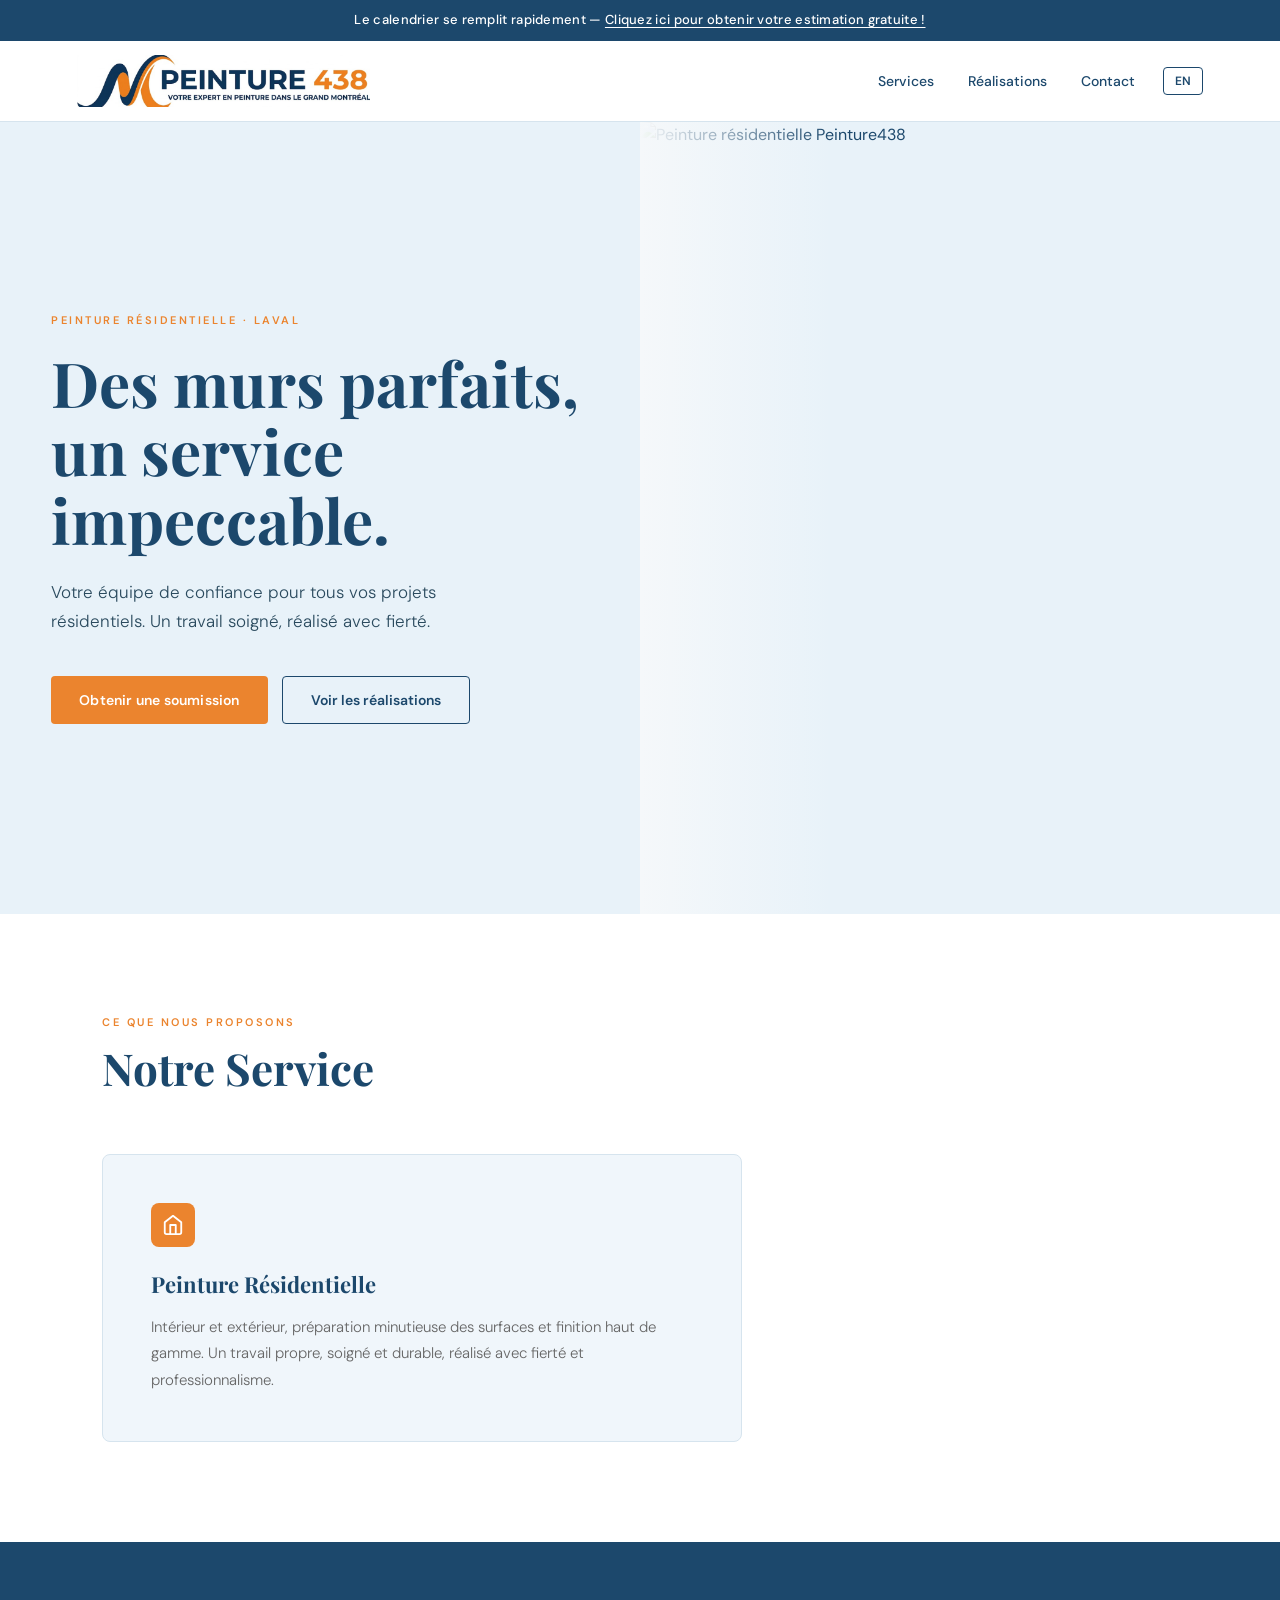
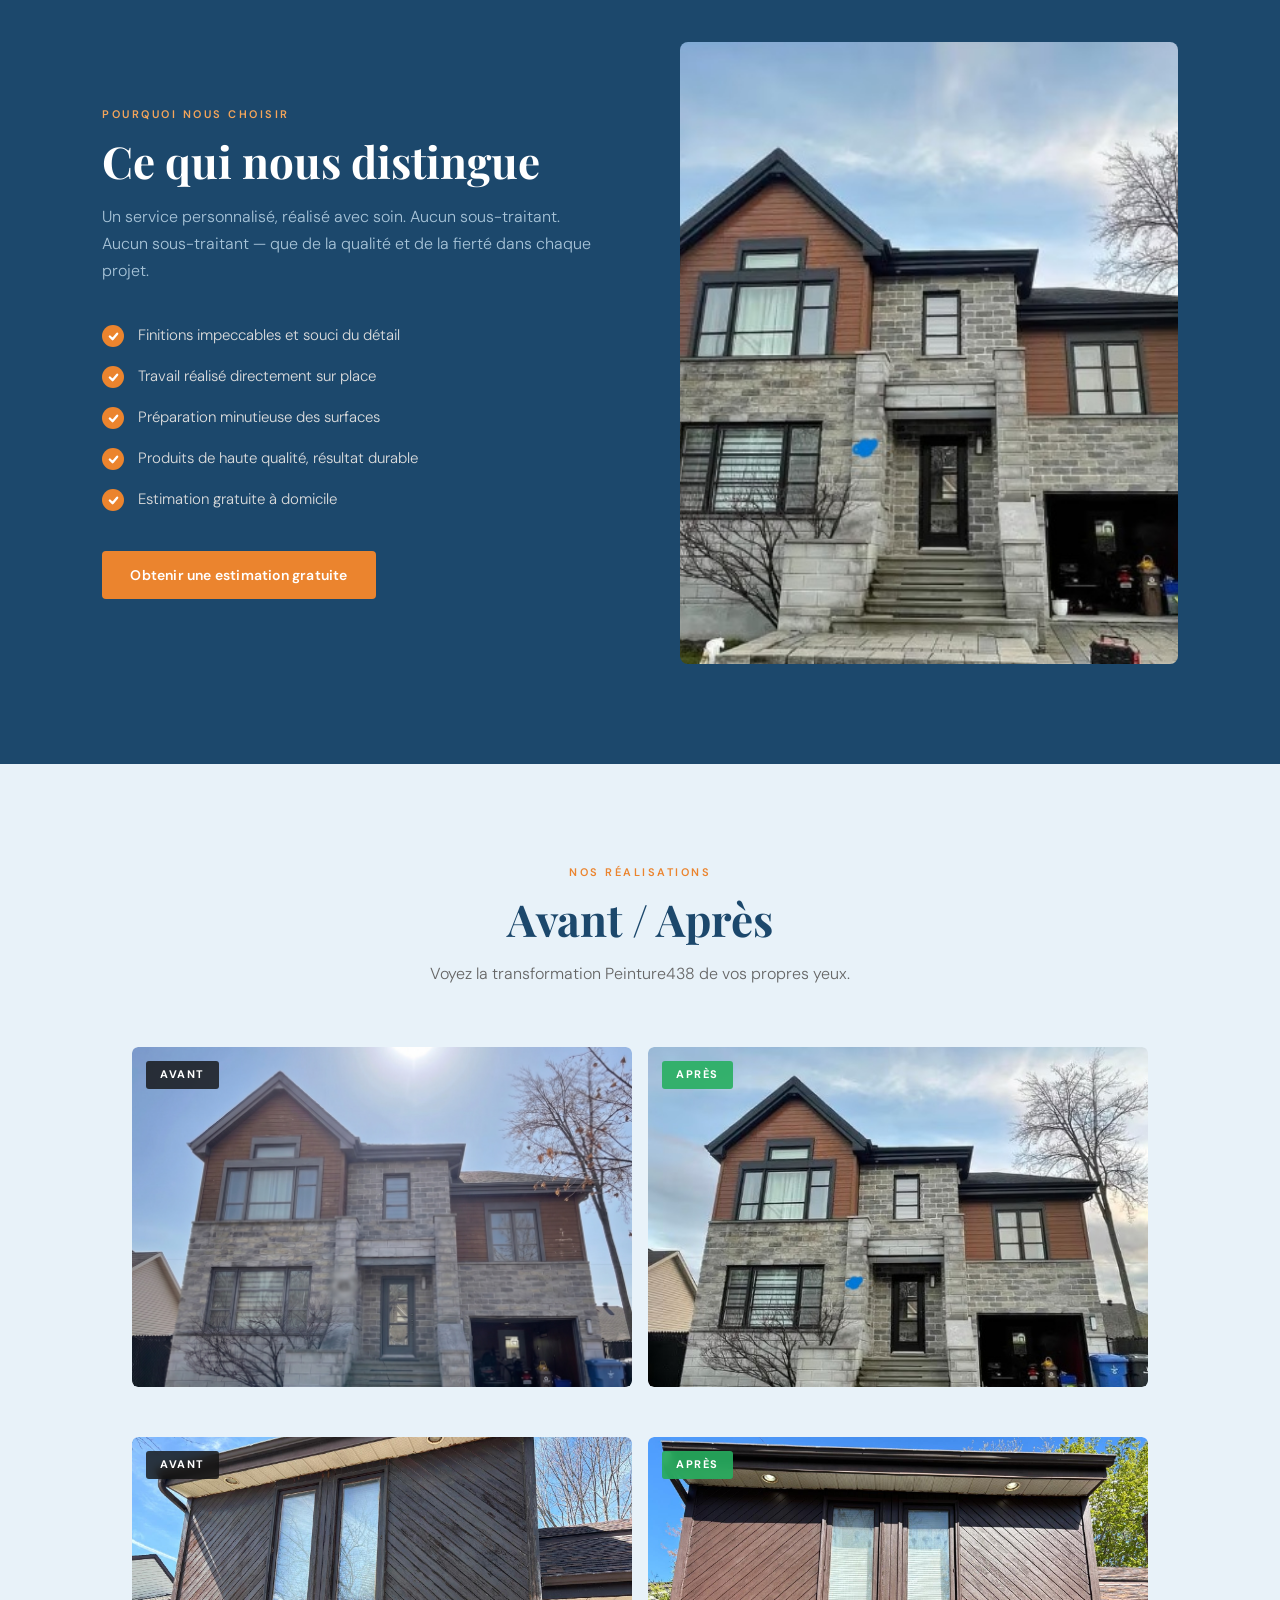
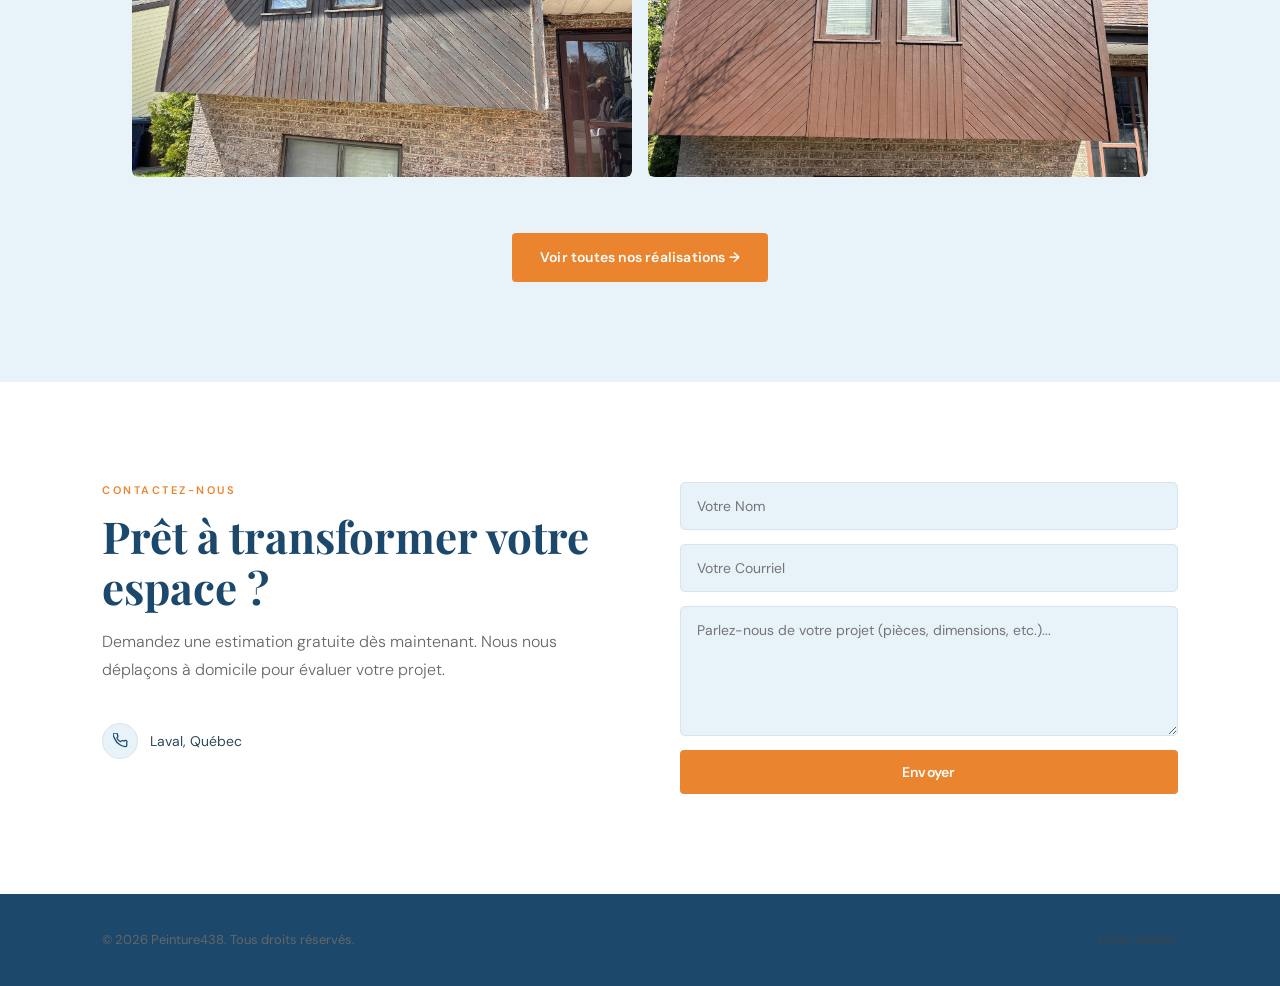
==== commit c04ba232: "visuel la couleur" ====
--- a/index.html
+++ b/index.html
@@ -156,7 +156,7 @@
             <div class="contact-details">
                 <div class="contact-detail">
                     <div class="contact-detail-icon">
-                        <svg width="15" height="15" viewBox="0 0 24 24" fill="none" stroke="#555" stroke-width="2" stroke-linecap="round" stroke-linejoin="round"><path d="M22 16.92v3a2 2 0 01-2.18 2 19.79 19.79 0 01-8.63-3.07A19.5 19.5 0 013.07 9.8a19.79 19.79 0 01-3.07-8.67A2 2 0 012 0h3a2 2 0 012 1.72c.127.96.361 1.903.7 2.81a2 2 0 01-.45 2.11L6.09 7.91a16 16 0 006 6l1.27-1.27a2 2 0 012.11-.45c.907.339 1.85.573 2.81.7A2 2 0 0122 14.92v2z"/></svg>
+                        <svg width="15" height="15" viewBox="0 0 24 24" fill="none" stroke="#1c486c" stroke-width="2" stroke-linecap="round" stroke-linejoin="round"><path d="M22 16.92v3a2 2 0 01-2.18 2 19.79 19.79 0 01-8.63-3.07A19.5 19.5 0 013.07 9.8a19.79 19.79 0 01-3.07-8.67A2 2 0 012 0h3a2 2 0 012 1.72c.127.96.361 1.903.7 2.81a2 2 0 01-.45 2.11L6.09 7.91a16 16 0 006 6l1.27-1.27a2 2 0 012.11-.45c.907.339 1.85.573 2.81.7A2 2 0 0122 14.92v2z"/></svg>
                     </div>
                     <span id="contact-phone">Laval, Québec</span>
                 </div>
--- a/style.css
+++ b/style.css
@@ -7,14 +7,14 @@
 @import url('https://fonts.googleapis.com/css2?family=Playfair+Display:wght@700;900&family=DM+Sans:wght@300;400;500;600&display=swap');
 
 :root {
-    --black:   #111111;
-    --offwhite:#F7F4EF;
+    --black:   #1c486c;
+    --offwhite:#F5F8FA;
     --white:   #ffffff;
-    --red:     #C0392B;
-    --red-dark:#9B2335;
+    --red:     #eb842e;
+    --red-dark:#c96a1a;
     --grey:    #888888;
-    --border:  #E5E0D8;
-    --card-bg: #FDFAF6;
+    --border:  #d6e4ee;
+    --card-bg: #f0f6fb;
 }
 
 * { margin:0; padding:0; box-sizing:border-box; }
@@ -22,7 +22,7 @@
 html { scroll-behavior: smooth; }
 
 body {
-    background: var(--offwhite);
+    background: #e8f2f9;
     color: var(--black);
     font-family: 'DM Sans', sans-serif;
     line-height: 1.6;
@@ -30,7 +30,7 @@
 
 /* ── Announcement Bar ──────────────────────────────── */
 .announcement-bar {
-    background: var(--black);
+    background: #1c486c;
     color: var(--white);
     text-align: center;
     padding: 10px 20px;
@@ -74,7 +74,7 @@
     transition: background 0.2s, color 0.2s;
 }
 
-nav a:hover { background: var(--offwhite); }
+nav a:hover { background: #e8f2f9; color: var(--black); }
 
 .lang-toggle {
     background: transparent;
@@ -89,7 +89,7 @@
     font-family: 'DM Sans', sans-serif;
     margin-left: 8px;
 }
-.lang-toggle:hover { background: var(--black); color: var(--white); }
+.lang-toggle:hover { background: #1c486c; color: var(--white); }
 
 /* ── Hamburger ──────────────────────────────────────── */
 .hamburger {
@@ -105,7 +105,7 @@
 }
 .hamburger span {
     display: block; width:100%; height:2.5px;
-    background: var(--black);
+    background: #1c486c;
     border-radius: 2px;
     transition: all 0.3s;
 }
@@ -165,7 +165,7 @@
 
 .hero p {
     font-size: 17px;
-    color: #555;
+    color: #2a4a5e;
     font-weight: 300;
     max-width: 420px;
     margin-bottom: 40px;
@@ -229,7 +229,7 @@
     font-family: 'DM Sans', sans-serif;
     transition: background 0.2s, color 0.2s;
 }
-.btn-outline:hover { background: var(--black); color: var(--white); }
+.btn-outline:hover { background: #1c486c; color: var(--white); }
 
 /* ── Section Titles ─────────────────────────────────── */
 .section-label {
@@ -309,7 +309,7 @@
 /* ── Why Us (checklist) ─────────────────────────────── */
 .why-us {
     padding: 100px 8%;
-    background: var(--black);
+    background: #1c486c;
     color: var(--white);
     display: grid;
     grid-template-columns: 1fr 1fr;
@@ -318,8 +318,8 @@
 }
 
 .why-us .section-title { color: var(--white); }
-.why-us .section-label { color: #e07060; }
-.why-us .section-desc { color: #aaa; }
+.why-us .section-label { color: #f5a55a; }
+.why-us .section-desc { color: #a8c4d8; }
 
 .why-list {
     list-style: none;
@@ -353,7 +353,7 @@
     border-radius: 8px;
     overflow: hidden;
     aspect-ratio: 4/5;
-    background: #222;
+    background: #1c486c;
 }
 .why-image img { width:100%; height:100%; object-fit:cover; display:block; }
 
@@ -365,7 +365,7 @@
 /* ── Portfolio ───────────────────────────────────────── */
 .portfolio {
     padding: 100px 8%;
-    background: var(--offwhite);
+    background: #e8f2f9;
     text-align: center;
 }
 
@@ -447,12 +447,12 @@
     align-items: center;
     gap: 12px;
     font-size: 14px;
-    color: #555;
+    color: #2a4a5e;
 }
 
 .contact-detail-icon {
     width: 36px; height: 36px; min-width:36px;
-    background: var(--offwhite);
+    background: #e8f2f9;
     border: 1px solid var(--border);
     border-radius: 50%;
     display: flex; align-items:center; justify-content:center;
@@ -471,7 +471,7 @@
     border-radius: 5px;
     font-size: 14px;
     font-family: 'DM Sans', sans-serif;
-    background: var(--offwhite);
+    background: #e8f2f9;
     color: var(--black);
     transition: border-color 0.2s;
     outline: none;
@@ -487,7 +487,7 @@
 
 /* ── Footer ─────────────────────────────────────────── */
 footer {
-    background: var(--black);
+    background: #1c486c;
     color: #666;
     padding: 36px 8%;
     display: flex;
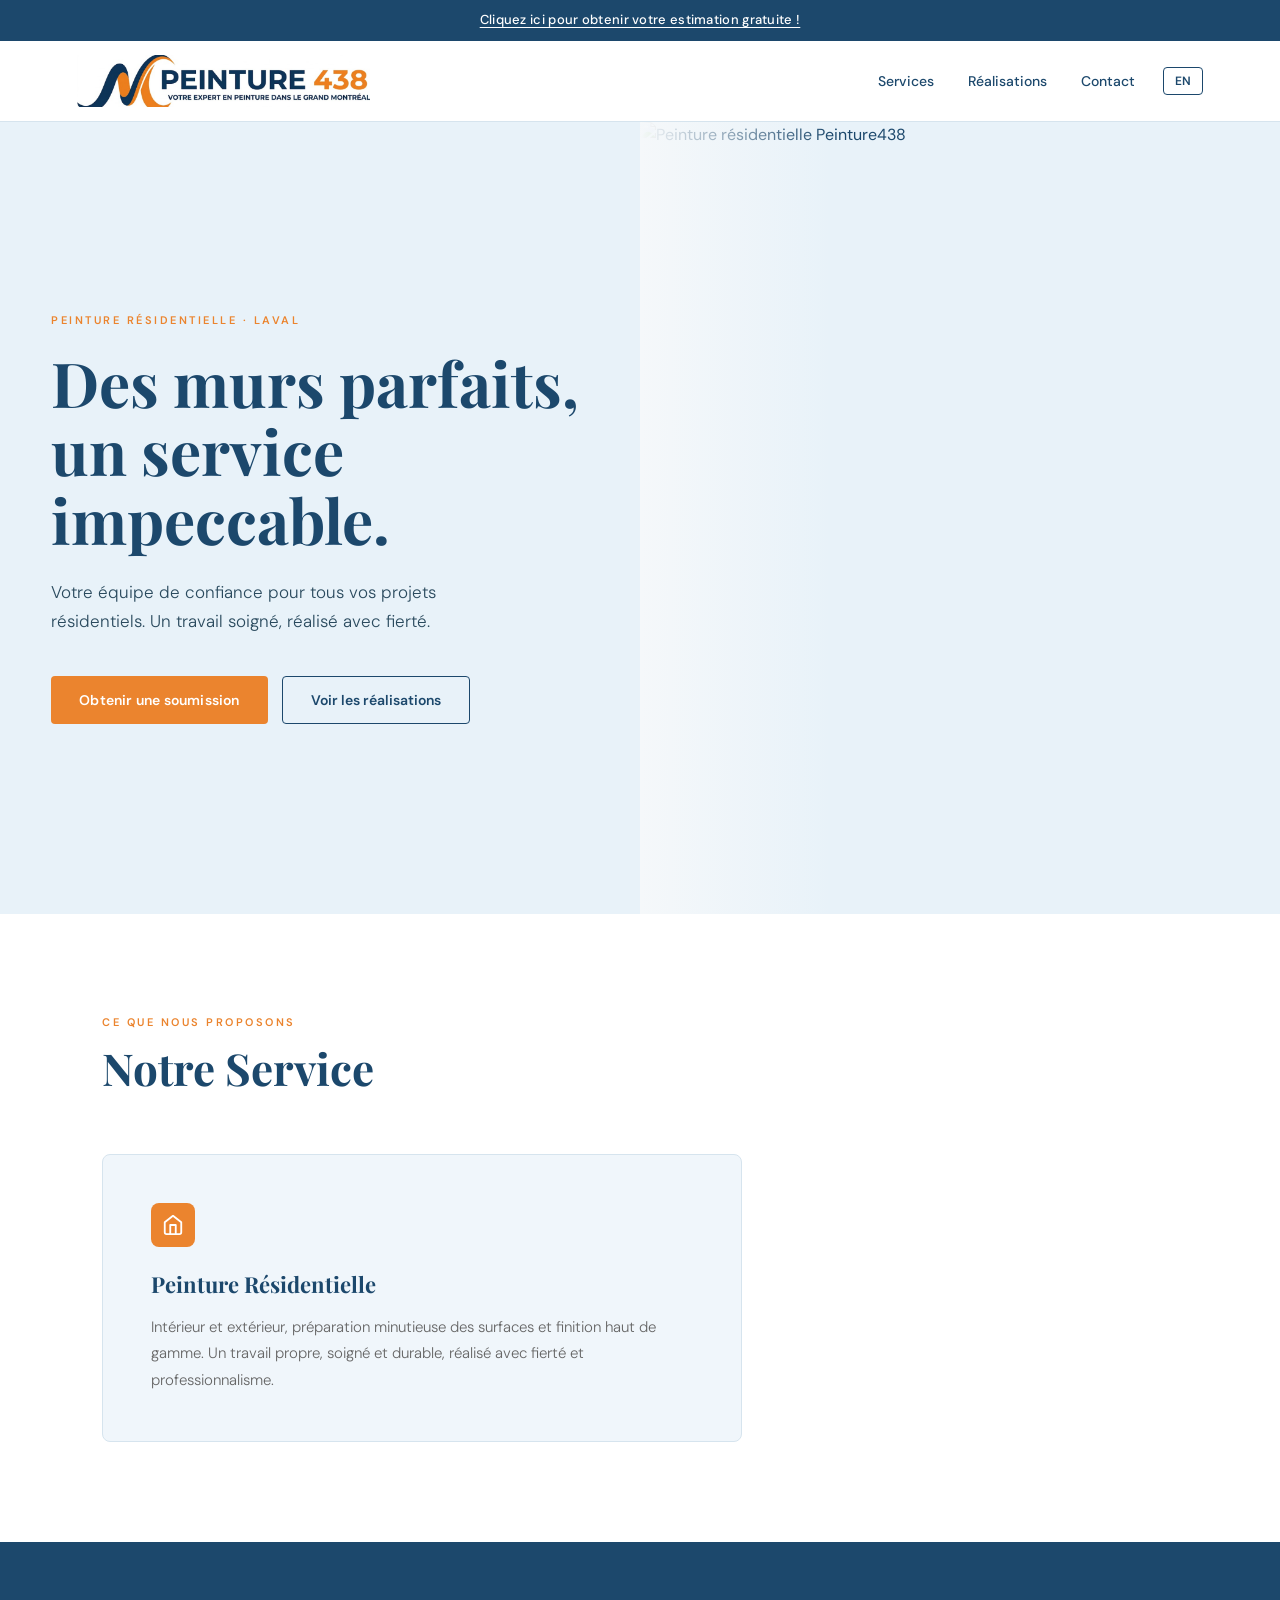
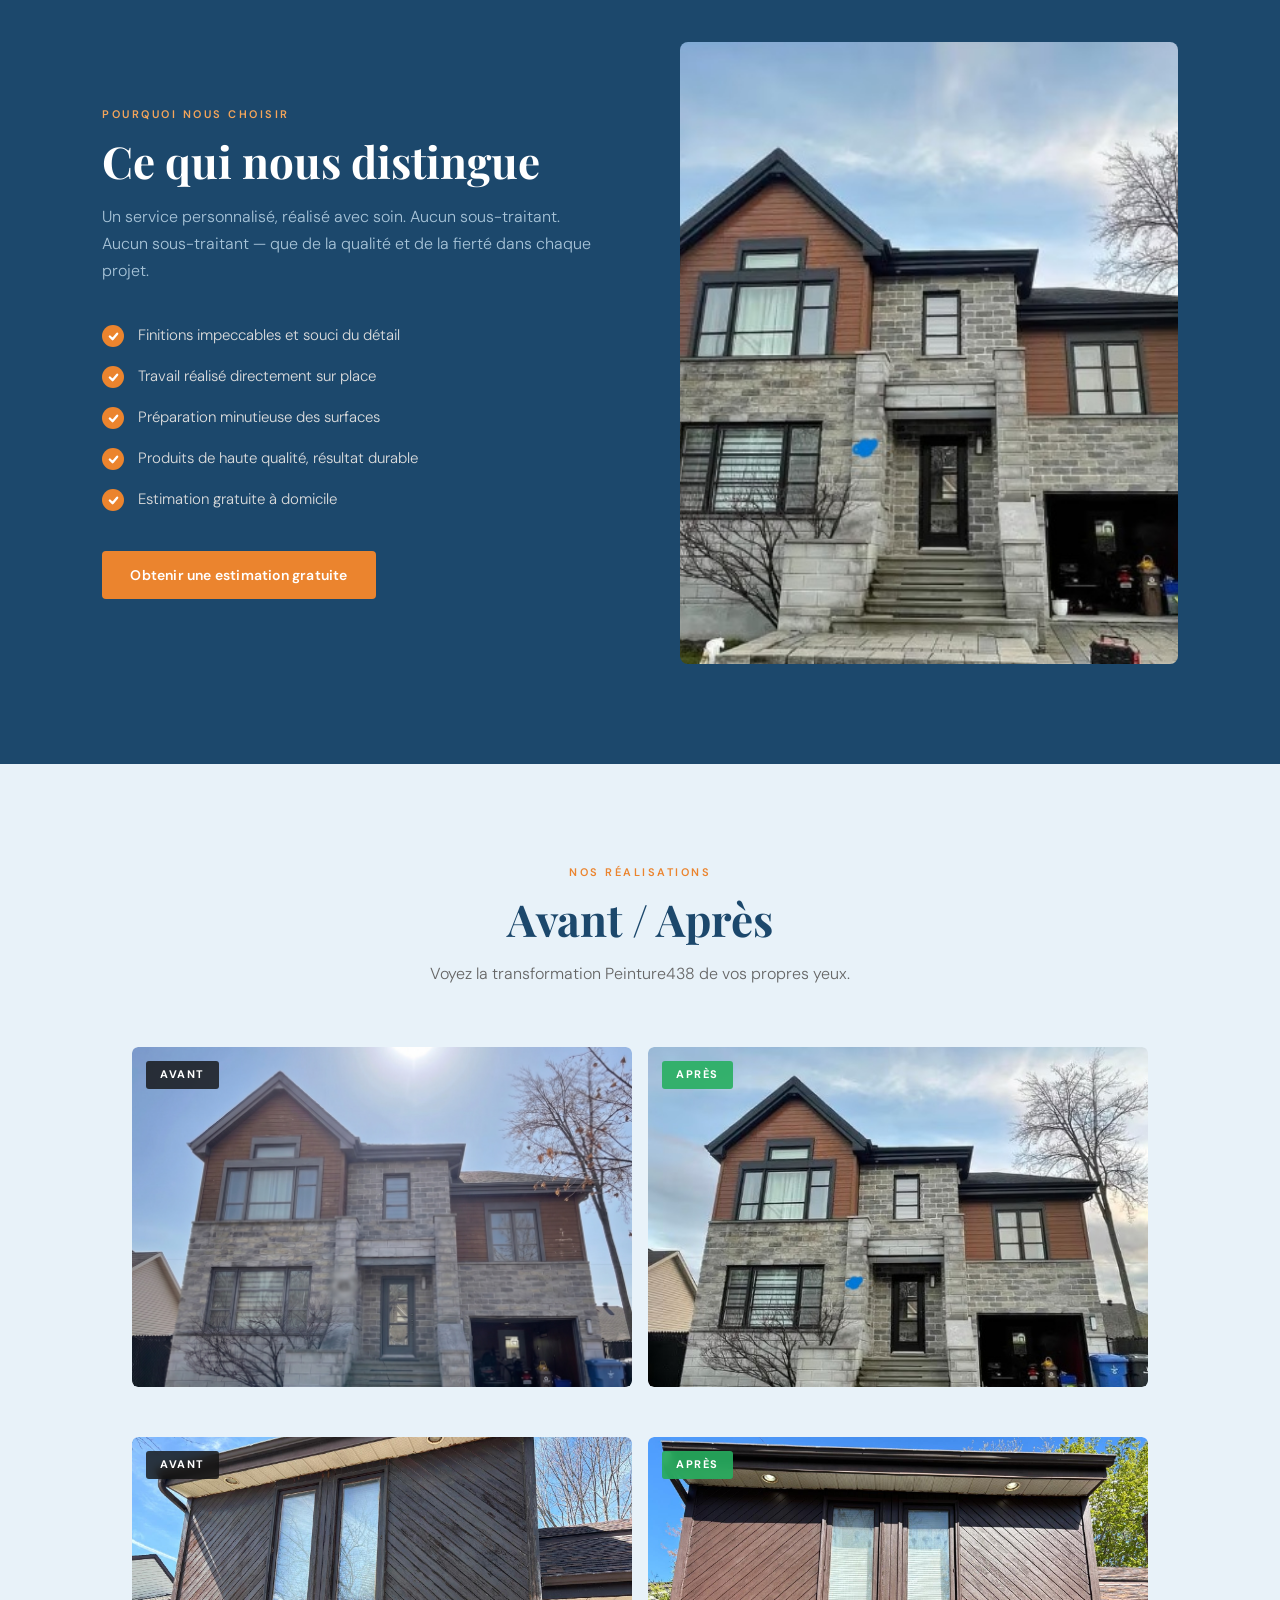
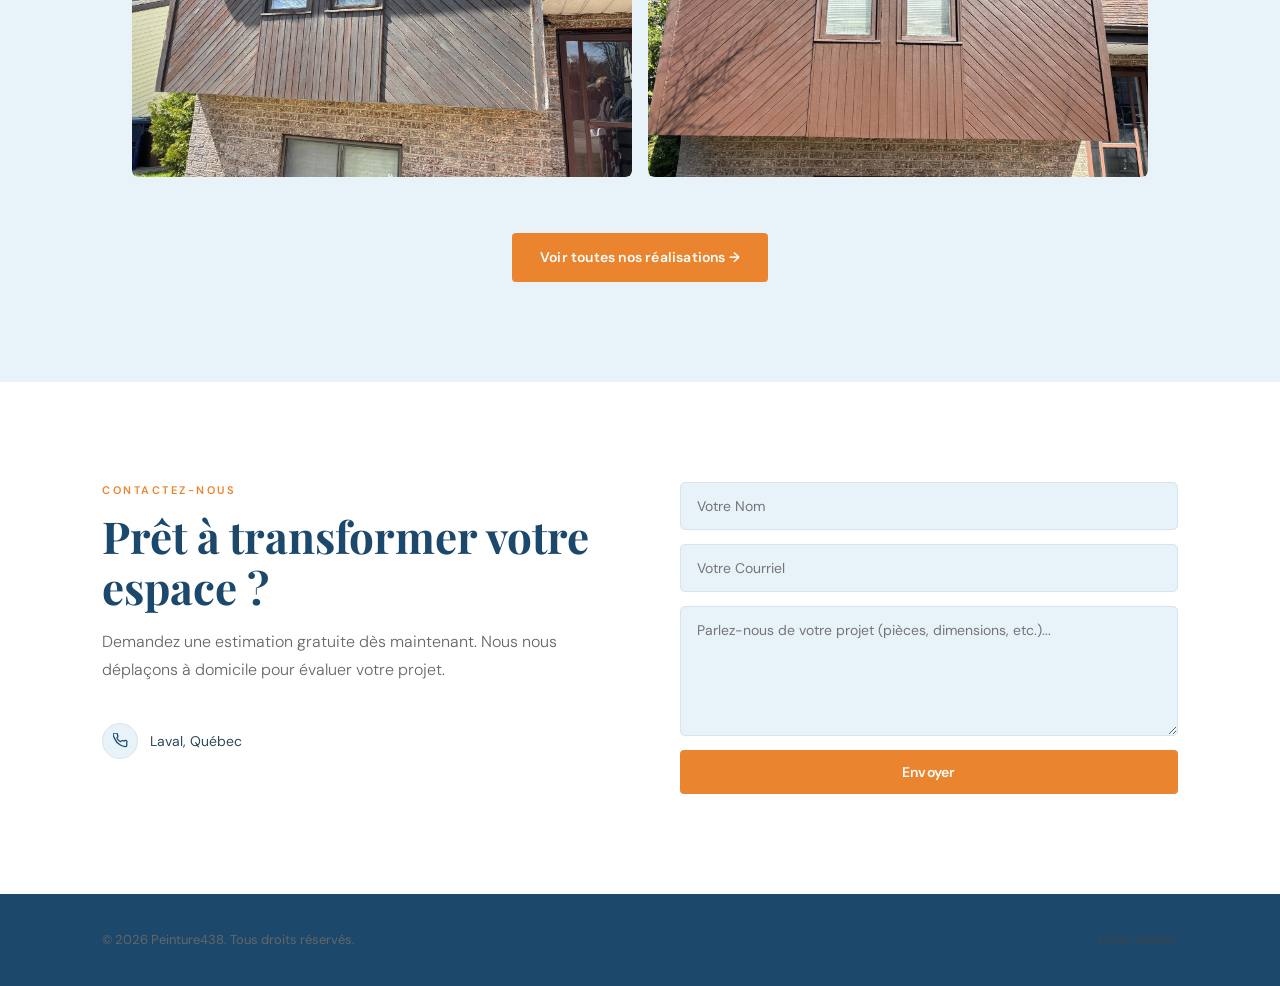
==== commit f0fa557f: "enlever BARRE EN HAUT" ====
--- a/index.html
+++ b/index.html
@@ -10,7 +10,7 @@
 
     <!-- Announcement Bar (like Duoco) -->
     <div class="announcement-bar" id="announcement-bar">
-        <span id="announce-text">Le calendrier se remplit rapidement —</span>
+        
         <a href="#contact" id="announce-link"> Cliquez ici pour obtenir votre estimation gratuite !</a>
     </div>
 
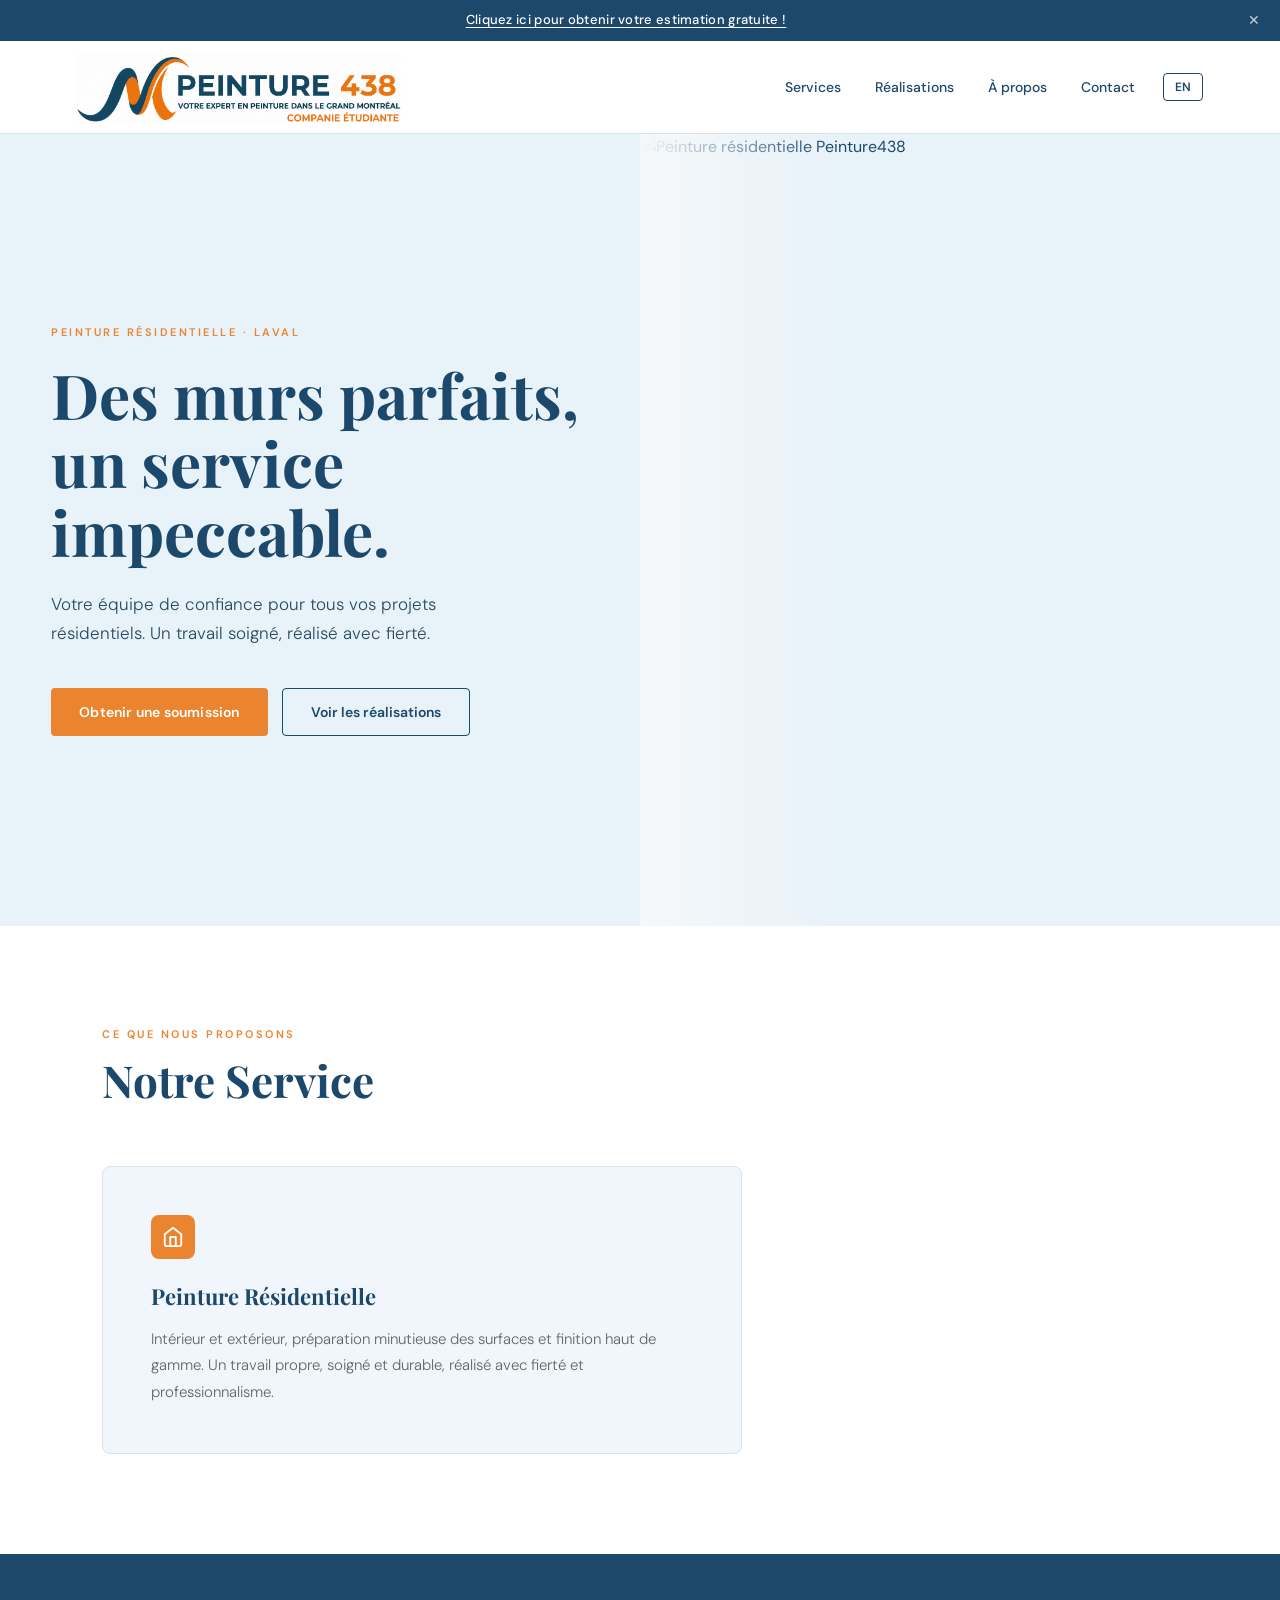
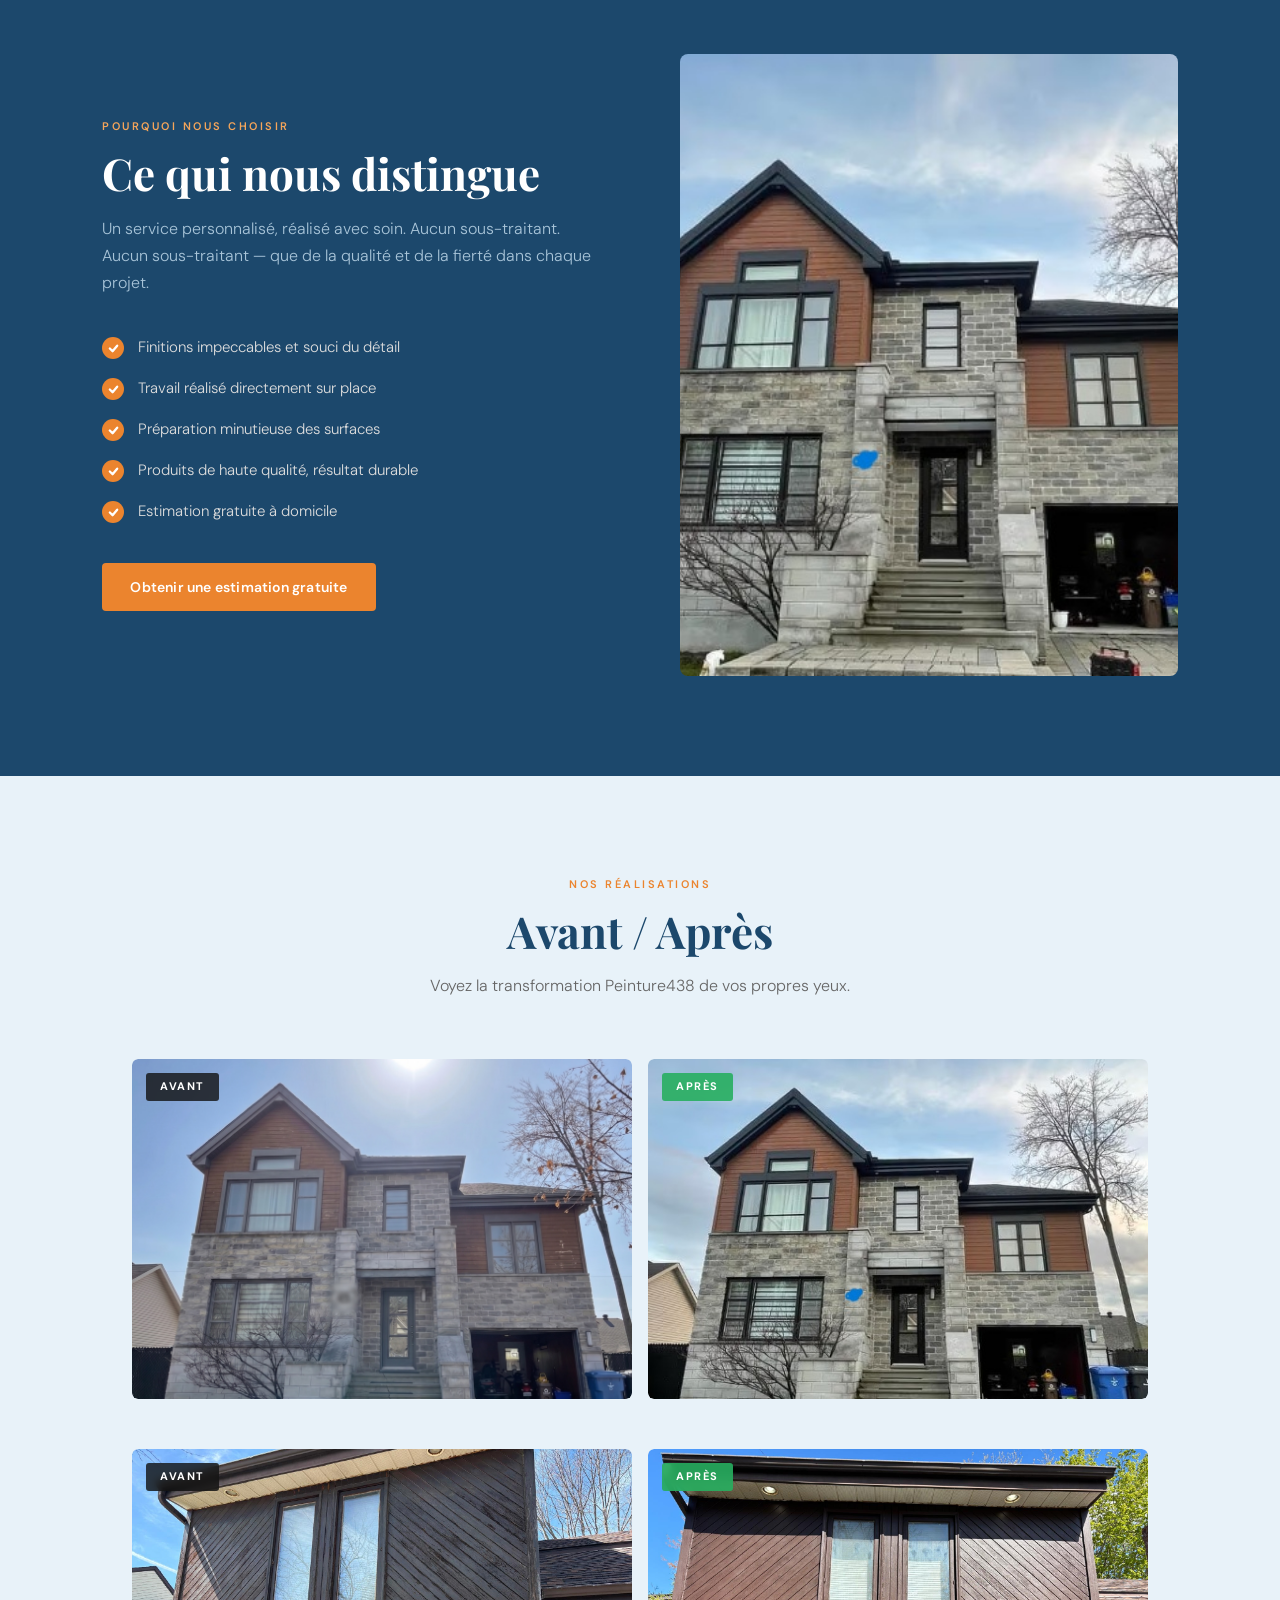
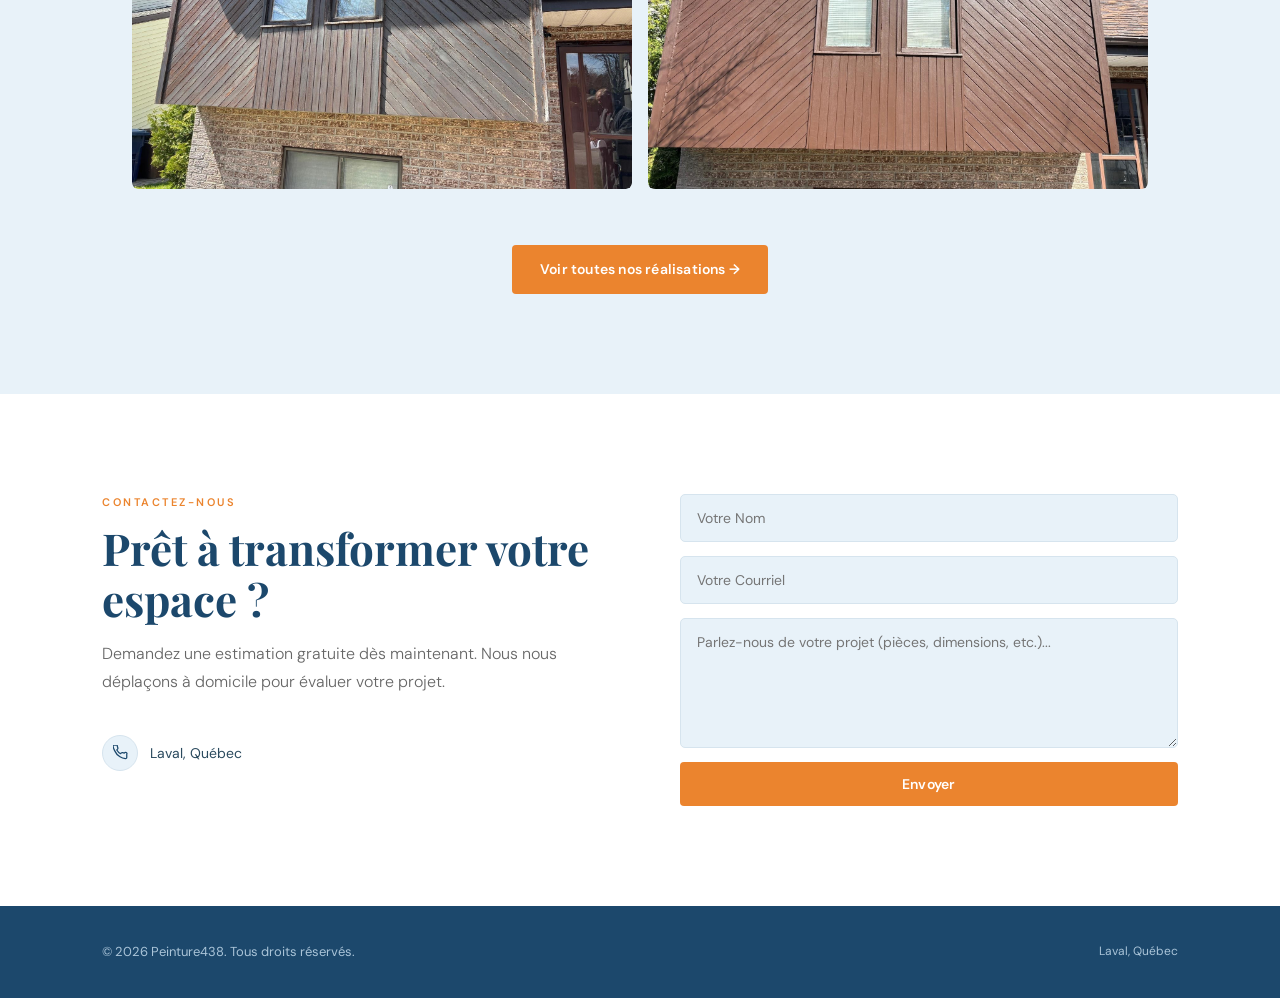
==== commit 5b0a1614: "nouvelle page" ====
--- a/index.html
+++ b/index.html
@@ -8,10 +8,10 @@
 </head>
 <body>
 
-    <!-- Announcement Bar (like Duoco) -->
+    <!-- Announcement Bar with X button -->
     <div class="announcement-bar" id="announcement-bar">
-        
         <a href="#contact" id="announce-link"> Cliquez ici pour obtenir votre estimation gratuite !</a>
+        <button class="announce-close" id="announce-close" aria-label="Fermer">&#x2715;</button>
     </div>
 
     <header>
@@ -24,12 +24,12 @@
         <nav id="main-nav">
             <a href="#services" id="nav-services" class="nav-link">Services</a>
             <a href="#portfolio" id="nav-portfolio" class="nav-link">Réalisations</a>
+            <a href="apropos.html" class="nav-link">À propos</a>
             <a href="#contact" id="nav-contact" class="nav-link">Contact</a>
             <button id="lang-btn" class="lang-toggle">EN</button>
         </nav>
     </header>
 
-    <!-- Hero: text left, image right (Duoco style) -->
     <section class="hero">
         <div class="hero-content">
             <span class="hero-eyebrow" id="hero-eyebrow">Peinture Résidentielle · Laval</span>
@@ -64,7 +64,6 @@
         </div>
     </section>
 
-    <!-- Why Us (dark section like Duoco) -->
     <section class="why-us">
         <div class="why-content">
             <span class="section-label" id="why-label">Pourquoi nous choisir</span>
@@ -180,7 +179,7 @@
 
     <footer>
         <p>&copy; 2026 Peinture438. <span id="footer-text">Tous droits réservés.</span></p>
-        <p style="font-size:12px; color:#444;">Laval, Québec</p>
+        <p style="font-size:12px; color:#aac4d8;">Laval, Québec</p>
     </footer>
 
     <script src="script.js"></script>
--- a/style.css
+++ b/style.css
@@ -1,6 +1,6 @@
 /* ═══════════════════════════════════════════════════════
-   PEINTURE438 — Design inspiré de Duoco
-   Palette: blanc cassé, noir profond, rouge accent
+   PEINTURE438
+   Palette: blanc cassé, bleu profond, orange accent
    Typo: Playfair Display (titres) + DM Sans (corps)
 ═══════════════════════════════════════════════════════ */
 
@@ -28,15 +28,24 @@
     line-height: 1.6;
 }
 
-/* ── Announcement Bar ──────────────────────────────── */
 .announcement-bar {
     background: #1c486c;
     color: var(--white);
     text-align: center;
-    padding: 10px 20px;
+    padding: 10px 48px 10px 20px;
     font-size: 13px;
     font-weight: 500;
     letter-spacing: 0.3px;
+    position: relative;
+    transition: max-height 0.35s ease, padding 0.35s ease, opacity 0.3s ease;
+    overflow: hidden;
+}
+
+.announcement-bar.hidden {
+    max-height: 0 !important;
+    padding-top: 0;
+    padding-bottom: 0;
+    opacity: 0;
 }
 
 .announcement-bar a {
@@ -45,13 +54,32 @@
     text-underline-offset: 3px;
 }
 
-/* ── Header ─────────────────────────────────────────── */
+.announce-close {
+    position: absolute;
+    right: 14px;
+    top: 50%;
+    transform: translateY(-50%);
+    background: transparent;
+    border: none;
+    color: rgba(255,255,255,0.75);
+    font-size: 14px;
+    cursor: pointer;
+    padding: 4px 6px;
+    line-height: 1;
+    border-radius: 3px;
+    transition: color 0.2s, background 0.2s;
+}
+.announce-close:hover {
+    color: white;
+    background: rgba(255,255,255,0.15);
+}
+
 header {
     background: var(--white);
     display: flex;
     justify-content: space-between;
     align-items: center;
-    padding: 14px 6%;
+    padding: 10px 6%;
     border-bottom: 1px solid var(--border);
     position: sticky;
     top: 0;
@@ -60,7 +88,7 @@
 
 .logo-container { display:flex; align-items:center; }
 
-.site-logo { height: 52px; width:auto; object-fit:contain; }
+.site-logo { height: 72px; width:auto; object-fit:contain; }
 
 nav { display:flex; align-items:center; gap: 6px; }
 
@@ -91,7 +119,6 @@
 }
 .lang-toggle:hover { background: #1c486c; color: var(--white); }
 
-/* ── Hamburger ──────────────────────────────────────── */
 .hamburger {
     display: none;
     flex-direction: column;
@@ -114,11 +141,11 @@
 .hamburger.open span:nth-child(3) { transform: translateY(-7.75px) rotate(-45deg); }
 
 @media (max-width: 768px) {
-    header { padding: 14px 5%; }
+    header { padding: 10px 5%; }
     .hamburger { display: flex; }
     nav {
         display: none; flex-direction: column; align-items: flex-start;
-        position: absolute; top: 81px; left:0; width:100%;
+        position: absolute; top: 93px; left:0; width:100%;
         background: var(--white);
         border-bottom: 1px solid var(--border);
         padding: 10px 0;
@@ -129,7 +156,6 @@
     .lang-toggle { margin: 12px 6%; }
 }
 
-/* ── Hero ───────────────────────────────────────────── */
 .hero {
     position: relative;
     display: grid;
@@ -197,7 +223,6 @@
     .hero-image::after { background: linear-gradient(to bottom, var(--offwhite) 0%, transparent 30%); }
 }
 
-/* ── Buttons ────────────────────────────────────────── */
 .btn {
     display: inline-block;
     background: var(--red);
@@ -231,7 +256,6 @@
 }
 .btn-outline:hover { background: #1c486c; color: var(--white); }
 
-/* ── Section Titles ─────────────────────────────────── */
 .section-label {
     font-size: 11px;
     font-weight: 600;
@@ -258,7 +282,6 @@
     line-height: 1.7;
 }
 
-/* ── Services ───────────────────────────────────────── */
 .services {
     padding: 100px 8%;
     background: var(--white);
@@ -306,7 +329,6 @@
     font-weight: 300;
 }
 
-/* ── Why Us (checklist) ─────────────────────────────── */
 .why-us {
     padding: 100px 8%;
     background: #1c486c;
@@ -362,7 +384,6 @@
     .why-image { aspect-ratio: 16/9; }
 }
 
-/* ── Portfolio ───────────────────────────────────────── */
 .portfolio {
     padding: 100px 8%;
     background: #e8f2f9;
@@ -422,7 +443,6 @@
 
 .portfolio-btn-container { margin-top: 56px; }
 
-/* ── Contact ────────────────────────────────────────── */
 .contact {
     padding: 100px 8%;
     background: var(--white);
@@ -485,10 +505,9 @@
     .contact { grid-template-columns:1fr; gap:50px; }
 }
 
-/* ── Footer ─────────────────────────────────────────── */
 footer {
     background: #1c486c;
-    color: #666;
+    color: #aac4d8;
     padding: 36px 8%;
     display: flex;
     justify-content: space-between;
@@ -498,7 +517,7 @@
     gap: 10px;
 }
 
-footer a { color: #888; text-decoration:none; transition: color 0.2s; }
+footer a { color: #aac4d8; text-decoration:none; transition: color 0.2s; }
 footer a:hover { color: var(--white); }
 
 @media (max-width: 600px) {
